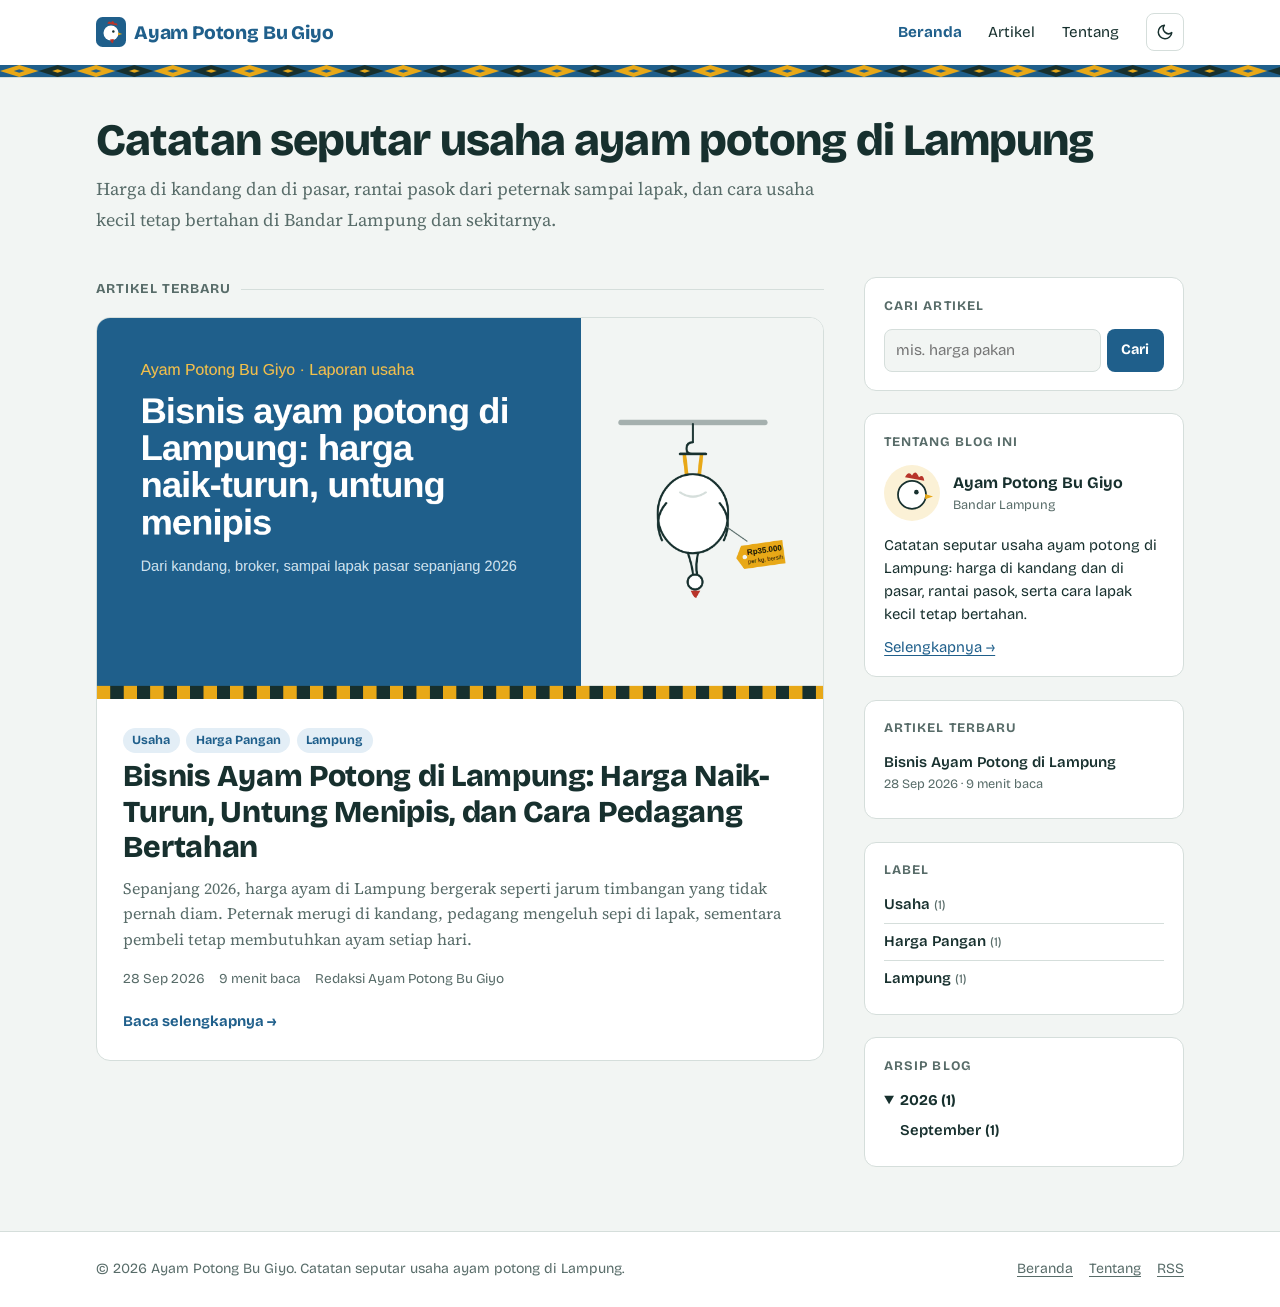
==== index.html @ 0a58a1f2 "Ubah artikel menjadi situs blog siap GitHub Pages Beranda dengan daftar artikel, pencarian, label, a" ====
<!DOCTYPE html>
<html lang="id">
<head>
<meta charset="utf-8">
<meta name="viewport" content="width=device-width, initial-scale=1, viewport-fit=cover">
<title>Ayam Potong Bu Giyo — Catatan seputar usaha ayam potong di Lampung</title>
<meta name="description" content="Ayam Potong Bu Giyo: catatan seputar usaha ayam potong di lampung — harga ayam hidup dan potong, pakan, rantai pasok, dan tips usaha untuk pedagang kecil.">
<link rel="canonical" href="https://aqzalfauzan.github.io/ayampotong.bugiyo.github/">
<meta property="og:site_name" content="Ayam Potong Bu Giyo">
<meta property="og:locale" content="id_ID">
<meta property="og:type" content="website">
<meta property="og:title" content="Ayam Potong Bu Giyo — Catatan seputar usaha ayam potong di Lampung">
<meta property="og:description" content="Ayam Potong Bu Giyo: catatan seputar usaha ayam potong di lampung — harga ayam hidup dan potong, pakan, rantai pasok, dan tips usaha untuk pedagang kecil.">
<meta property="og:url" content="https://aqzalfauzan.github.io/ayampotong.bugiyo.github/">
<meta property="og:image" content="https://aqzalfauzan.github.io/ayampotong.bugiyo.github/assets/img/cover-bisnis-ayam-potong-lampung.png">
<meta property="og:image:width" content="1200">
<meta property="og:image:height" content="630">
<meta name="twitter:card" content="summary_large_image">
<meta name="theme-color" content="#1F5F8B">
<link rel="icon" href="assets/img/favicon.svg" type="image/svg+xml">
<link rel="alternate" type="application/rss+xml" title="Ayam Potong Bu Giyo" href="feed.xml">
<link rel="preconnect" href="https://fonts.googleapis.com">
<link rel="preconnect" href="https://fonts.gstatic.com" crossorigin>
<link href="https://fonts.googleapis.com/css2?family=Bricolage+Grotesque:opsz,wght@12..96,500;12..96,700;12..96,800&family=Source+Serif+4:ital,opsz,wght@0,8..60,400;0,8..60,600;1,8..60,400&display=swap" rel="stylesheet">
<link rel="stylesheet" href="assets/css/blog.css">
<script>try{var t=localStorage.getItem('apbg-theme');if(t==='light'||t==='dark')document.documentElement.setAttribute('data-theme',t)}catch(e){}</script>
</head>
<body>
<a class="skip" href="#isi">Langsung ke isi</a>
<header class="mast">
  <div class="mast-inner">
    <a class="brand" href="./"><svg class="brand-mark" viewBox="0 0 64 64" aria-hidden="true"><rect width="64" height="64" rx="14" fill="var(--tarp)"/><path d="M24 14q4-8 8-2q4-8 8 2q5-4 6 4" fill="var(--comb)"/><circle cx="32" cy="34" r="16" fill="#fff"/><circle cx="37" cy="31" r="2.6" fill="#17302E"/><path d="M47 33l9 3-9 3z" fill="var(--yolk)"/><path d="M30 48q2 8 6 8q2-6 2-9" fill="var(--comb)"/></svg><span class="brand-text">Ayam Potong <span>Bu Giyo</span></span></a>
    <nav class="nav" id="site-nav" aria-label="Menu utama">
      <a href="./" aria-current="page">Beranda</a>
      <a href="index.html#artikel">Artikel</a>
      <a href="tentang.html">Tentang</a>
    </nav>
    <button class="icon-btn" type="button" data-theme-toggle aria-label="Ganti tema"><svg viewBox="0 0 24 24" fill="none" stroke="currentColor" stroke-width="2" stroke-linecap="round" stroke-linejoin="round" aria-hidden="true"><path d="M21 12.8A9 9 0 1 1 11.2 3a7 7 0 0 0 9.8 9.8z"/></svg></button>
    <button class="icon-btn menu-btn" type="button" data-menu-toggle aria-controls="site-nav" aria-expanded="false" aria-label="Buka menu"><svg viewBox="0 0 24 24" fill="none" stroke="currentColor" stroke-width="2" stroke-linecap="round" aria-hidden="true"><path d="M4 7h16M4 12h16M4 17h16"/></svg></button>
  </div>
  <svg class="tapis" viewBox="0 0 400 12" preserveAspectRatio="none" aria-hidden="true">
    <defs>
      <pattern id="tp" width="24" height="12" patternUnits="userSpaceOnUse">
        <rect width="24" height="12" fill="var(--tarp)"/>
        <path d="M0 6 L6 0 L12 6 L6 12 Z" fill="var(--yolk)"/>
        <path d="M12 6 L18 0 L24 6 L18 12 Z" fill="var(--ink)"/>
        <path d="M4.3 6 L6 4.3 L7.7 6 L6 7.7 Z" fill="var(--tarp)"/>
        <path d="M16.3 6 L18 4.3 L19.7 6 L18 7.7 Z" fill="var(--yolk)"/>
      </pattern>
    </defs>
    <rect width="400" height="12" fill="url(#tp)"/>
  </svg>
</header>

<main id="isi" class="wrap">
  <div class="page-head">
    <h1>Catatan seputar usaha ayam potong di Lampung</h1>
    <p>Harga di kandang dan di pasar, rantai pasok dari peternak sampai lapak, dan cara usaha kecil tetap bertahan di Bandar Lampung dan sekitarnya.</p>
  </div>

  <div class="layout">
    <div>
      <p class="filter-note" data-filter-note hidden><span></span><button type="button" data-clear>Tampilkan semua</button></p>

      <h2 class="section-title" id="artikel">Artikel terbaru</h2>
      <div class="post-list" data-post-list>
        <article class="featured" data-post data-labels="Usaha,Harga Pangan,Lampung">
          <a class="thumb" href="artikel/bisnis-ayam-potong-lampung-2026.html" tabindex="-1" aria-hidden="true"><img src="assets/img/cover-bisnis-ayam-potong-lampung.png" alt="" width="1200" height="630"></a>
          <div class="body">
            <ul class="labels" aria-label="Label"><li><a class="label" href="?label=Usaha" data-label-link="Usaha">Usaha</a></li><li><a class="label" href="?label=Harga+Pangan" data-label-link="Harga Pangan">Harga Pangan</a></li><li><a class="label" href="?label=Lampung" data-label-link="Lampung">Lampung</a></li></ul>
            <h3 class="post-title"><a href="artikel/bisnis-ayam-potong-lampung-2026.html">Bisnis Ayam Potong di Lampung: Harga Naik-Turun, Untung Menipis, dan Cara Pedagang Bertahan</a></h3>
            <p class="excerpt">Sepanjang 2026, harga ayam di Lampung bergerak seperti jarum timbangan yang tidak pernah diam. Peternak merugi di kandang, pedagang mengeluh sepi di lapak, sementara pembeli tetap membutuhkan ayam setiap hari.</p>
            <p class="meta"><span><time datetime="2026-09-28">28 Sep 2026</time></span><span>9 menit baca</span><span>Redaksi Ayam Potong Bu Giyo</span></p>
            <p style="margin:.9rem 0 0"><a class="read-more" href="artikel/bisnis-ayam-potong-lampung-2026.html">Baca selengkapnya &rarr;</a></p>
          </div>
        </article>
      </div>
      <p class="empty" data-empty hidden>Tidak ada artikel yang cocok. <button type="button" class="label" data-clear>Tampilkan semua artikel</button></p>
    </div>

    <aside class="sidebar" aria-label="Sidebar">
      <section class="widget">
        <h2>Cari artikel</h2>
        <form class="search" role="search" action="index.html" data-search>
          <label class="sr-only" for="q">Kata kunci</label>
          <input id="q" name="q" type="search" placeholder="mis. harga pakan" data-search-input>
          <button type="submit">Cari</button>
        </form>
      </section>
      <section class="widget">
        <h2>Tentang blog ini</h2>
        <div class="profile"><svg viewBox="0 0 64 64" aria-hidden="true"><circle cx="32" cy="32" r="32" fill="var(--yolk-soft)"/><path d="M24 14q4-8 8-2q4-8 8 2q5-4 6 4" fill="var(--comb)"/><circle cx="32" cy="34" r="16" fill="var(--paper)" stroke="var(--ink)" stroke-width="2"/><circle cx="37" cy="31" r="2.6" fill="var(--ink)"/><path d="M47 33l9 3-9 3z" fill="var(--yolk)"/></svg><div><b>Ayam Potong Bu Giyo</b><span class="small">Bandar Lampung</span></div></div>
        <p>Catatan seputar usaha ayam potong di Lampung: harga di kandang dan di pasar, rantai pasok, serta cara lapak kecil tetap bertahan.</p>
        <p><a href="tentang.html">Selengkapnya &rarr;</a></p>
      </section>
      <section class="widget">
        <h2>Artikel terbaru</h2>
        <ul>
          <li><a href="artikel/bisnis-ayam-potong-lampung-2026.html">Bisnis Ayam Potong di Lampung</a><span class="small">28 Sep 2026 &middot; 9 menit baca</span></li>
        </ul>
      </section>
      <section class="widget">
        <h2>Label</h2>
        <ul><li><a href="index.html?label=Usaha" data-label-link="Usaha">Usaha</a> <span class="small" style="display:inline">(1)</span></li><li><a href="index.html?label=Harga+Pangan" data-label-link="Harga Pangan">Harga Pangan</a> <span class="small" style="display:inline">(1)</span></li><li><a href="index.html?label=Lampung" data-label-link="Lampung">Lampung</a> <span class="small" style="display:inline">(1)</span></li></ul>
      </section>
      <section class="widget">
        <h2>Arsip blog</h2>
        <details class="archive" open>
          <summary>2026 (1)</summary>
          <ul><li><a href="index.html#artikel">September (1)</a></li></ul>
        </details>
      </section>
    </aside>
  </div>
</main>

<footer class="site-foot">
  <div class="foot">
    <span>&copy; 2026 Ayam Potong Bu Giyo. Catatan seputar usaha ayam potong di Lampung.</span>
    <nav aria-label="Tautan bawah">
      <a href="./">Beranda</a>
      <a href="tentang.html">Tentang</a>
      <a href="feed.xml">RSS</a>
    </nav>
  </div>
</footer>
<script src="assets/js/blog.js" defer></script>
</body>
</html>
---- assets/css/blog.css ----
/* =========================================================
   Ayam Potong Bu Giyo — gaya bersama untuk seluruh blog
   ========================================================= */
:root{
  --bg:#F2F5F3;
  --paper:#FFFFFF;
  --ink:#17302E;
  --muted:#586C69;
  --line:#D5DEDB;
  --tarp:#1F5F8B;
  --tarp-soft:#E3EEF6;
  --yolk:#E8A817;
  --yolk-soft:#FBF1D6;
  --comb:#B8342A;
  --comb-soft:#F8E4E1;
  --leaf:#2E7A4C;
  --on-accent:#FFFFFF;
  --display:"Bricolage Grotesque", "Segoe UI", system-ui, sans-serif;
  --body:"Source Serif 4", Georgia, "Times New Roman", serif;
  --wrap:1120px;
  box-sizing:border-box;
  color-scheme:light;
}
@media (prefers-color-scheme: dark){
  :root:not([data-theme="light"]){
    --bg:#0F1B1A; --paper:#152524; --ink:#E4EDEB; --muted:#9FB3AF; --line:#2A3E3C;
    --tarp:#6AAEDD; --tarp-soft:#1A3142; --yolk:#F2C04A; --yolk-soft:#3A3117;
    --comb:#F07A6E; --comb-soft:#3D2220; --leaf:#72C893; --on-accent:#0F1B1A;
    color-scheme:dark;
  }
}
:root[data-theme="dark"]{
  --bg:#0F1B1A; --paper:#152524; --ink:#E4EDEB; --muted:#9FB3AF; --line:#2A3E3C;
  --tarp:#6AAEDD; --tarp-soft:#1A3142; --yolk:#F2C04A; --yolk-soft:#3A3117;
  --comb:#F07A6E; --comb-soft:#3D2220; --leaf:#72C893; --on-accent:#0F1B1A;
  color-scheme:dark;
}
*,*::before,*::after{box-sizing:inherit}
html{-webkit-text-size-adjust:100%;scroll-behavior:smooth}
@media (prefers-reduced-motion:reduce){html{scroll-behavior:auto}}
body{margin:0;background:var(--bg);color:var(--ink);font-family:var(--body);font-size:1.125rem;line-height:1.72;font-optical-sizing:auto;overflow-x:hidden}
img,svg{max-width:100%}
img{height:auto;display:block}
a{color:var(--tarp);text-underline-offset:3px}
a:focus-visible,button:focus-visible,input:focus-visible{outline:3px solid var(--yolk);outline-offset:3px;border-radius:2px}
.sr-only{position:absolute;width:1px;height:1px;padding:0;margin:-1px;overflow:hidden;clip:rect(0,0,0,0);white-space:nowrap;border:0}
.skip{position:absolute;left:1rem;top:-3rem;background:var(--yolk);color:#1C1606;padding:.5rem .9rem;font-family:var(--display);font-weight:700;z-index:10;border-radius:4px}
.skip:focus{top:.6rem}

/* ---------- header / masthead ---------- */
.mast{background:var(--paper);border-bottom:1px solid var(--line);position:sticky;top:0;z-index:5}
.mast-inner{max-width:var(--wrap);margin:0 auto;padding:.8rem 1rem;display:flex;align-items:center;gap:1rem}
.brand{font-family:var(--display);font-weight:800;font-size:1.2rem;letter-spacing:-.01em;color:var(--ink);text-decoration:none;display:flex;align-items:center;gap:.5rem;margin-right:auto;white-space:nowrap}
.brand span{color:var(--tarp)}
.brand-mark{width:30px;height:30px;flex:none}
.nav{display:flex;gap:.25rem;font-family:var(--display);font-size:.95rem}
.nav a{color:var(--ink);text-decoration:none;padding:.4rem .7rem;border-radius:6px}
.nav a:hover{background:var(--bg)}
.nav a[aria-current="page"]{color:var(--tarp);font-weight:700}
.icon-btn{appearance:none;border:1px solid var(--line);background:var(--paper);color:var(--ink);width:38px;height:38px;border-radius:8px;display:grid;place-items:center;cursor:pointer;flex:none}
.icon-btn:hover{background:var(--bg)}
.icon-btn svg{width:18px;height:18px}
.menu-btn{display:none}
.tapis{display:block;width:100%;height:12px}

/* ---------- layout ---------- */
.wrap{max-width:var(--wrap);margin:0 auto;padding:0 1rem}
.layout{display:grid;grid-template-columns:minmax(0,1fr) 320px;gap:2.5rem;padding:2.2rem 0 4rem}
.page-head{padding:2.4rem 0 .4rem}
.page-head h1{font-family:var(--display);font-weight:800;font-size:clamp(1.9rem,4.2vw,2.8rem);line-height:1.08;letter-spacing:-.02em;margin:0 0 .6rem}
.page-head p{color:var(--muted);margin:0;max-width:40em}
.section-title{font-family:var(--display);font-weight:700;font-size:.85rem;letter-spacing:.08em;text-transform:uppercase;color:var(--muted);margin:0 0 1rem;display:flex;align-items:center;gap:.6rem}
.section-title::after{content:"";flex:1;height:1px;background:var(--line)}

/* ---------- post cards (beranda) ---------- */
.featured{display:grid;grid-template-columns:1fr;gap:0;background:var(--paper);border:1px solid var(--line);border-radius:14px;overflow:hidden;margin-bottom:2rem}
.featured .thumb{aspect-ratio:1200/630;background:var(--tarp-soft)}
.featured .thumb img{width:100%;height:100%;object-fit:cover}
.featured .body{padding:1.5rem 1.6rem}
.post-list{display:grid;gap:1.2rem}
.card{display:grid;grid-template-columns:240px minmax(0,1fr);gap:1.2rem;background:var(--paper);border:1px solid var(--line);border-radius:12px;padding:1rem}
.card .thumb{border-radius:8px;overflow:hidden;aspect-ratio:1200/630;background:var(--tarp-soft)}
.card .thumb img{width:100%;height:100%;object-fit:cover}
.post-title{font-family:var(--display);font-weight:800;font-size:1.35rem;line-height:1.18;letter-spacing:-.01em;margin:.3rem 0 .6rem}
.featured .post-title{font-size:clamp(1.4rem,2.6vw,1.9rem)}
.post-title a{color:var(--ink);text-decoration:none}
.post-title a:hover{color:var(--tarp);text-decoration:underline}
.excerpt{font-size:1rem;line-height:1.6;color:var(--muted);margin:0 0 .9rem}
.meta{font-family:var(--display);font-size:.85rem;color:var(--muted);display:flex;flex-wrap:wrap;gap:.3rem .9rem;margin:0}
.meta span{display:inline-flex;align-items:center;gap:.3rem}
.labels{display:flex;flex-wrap:wrap;gap:.4rem;margin:0;padding:0;list-style:none}
.label{display:inline-block;font-family:var(--display);font-size:.78rem;font-weight:700;padding:.2rem .6rem;border-radius:999px;background:var(--tarp-soft);color:var(--tarp);text-decoration:none;line-height:1.5;border:0;cursor:pointer}
.label:hover,.label.on{background:var(--tarp);color:var(--on-accent)}
.read-more{font-family:var(--display);font-weight:700;font-size:.92rem;text-decoration:none}
.read-more:hover{text-decoration:underline}
.empty{font-family:var(--display);color:var(--muted);background:var(--paper);border:1px dashed var(--line);border-radius:12px;padding:1.4rem;text-align:center}
.filter-note{font-family:var(--display);font-size:.9rem;color:var(--muted);margin:0 0 1rem}
.filter-note button{appearance:none;border:0;background:none;color:var(--tarp);font:inherit;text-decoration:underline;cursor:pointer;padding:0}

/* ---------- sidebar widgets ---------- */
.sidebar{display:grid;gap:1.4rem;align-content:start}
.widget{background:var(--paper);border:1px solid var(--line);border-radius:12px;padding:1.1rem 1.2rem;font-family:var(--display);font-size:.93rem;line-height:1.55}
.widget h2{font-family:var(--display);font-weight:700;font-size:.82rem;letter-spacing:.08em;text-transform:uppercase;color:var(--muted);margin:0 0 .8rem}
.widget p{margin:0 0 .6rem}
.widget p:last-child{margin-bottom:0}
.widget ul{list-style:none;margin:0;padding:0}
.widget li{padding:.4rem 0;border-top:1px solid var(--line)}
.widget li:first-child{border-top:0;padding-top:0}
.widget li a{color:var(--ink);text-decoration:none;font-weight:600}
.widget li a:hover{color:var(--tarp);text-decoration:underline}
.widget .small{font-size:.8rem;color:var(--muted);display:block}
.profile{display:flex;gap:.8rem;align-items:center;margin-bottom:.8rem}
.profile svg{width:56px;height:56px;flex:none}
.profile b{display:block;font-size:1rem}
.search{display:flex;gap:.4rem}
.search input{flex:1;min-width:0;font:inherit;font-size:.95rem;padding:.55rem .7rem;border:1px solid var(--line);border-radius:8px;background:var(--bg);color:var(--ink)}
.search button{appearance:none;font:inherit;font-weight:700;font-size:.9rem;border:0;border-radius:8px;padding:0 .9rem;background:var(--tarp);color:var(--on-accent);cursor:pointer}
details.archive summary{cursor:pointer;font-weight:700}
details.archive ul{margin:.4rem 0 0 1rem}

/* ---------- article page ---------- */
.crumbs{font-family:var(--display);font-size:.85rem;color:var(--muted);max-width:var(--wrap);margin:0 auto;padding:1.2rem 1rem 0}
.crumbs a{color:var(--muted)}
.crumbs ol{list-style:none;margin:0;padding:0;display:flex;flex-wrap:wrap;gap:.3rem}
.crumbs li+li::before{content:"›";margin-right:.3rem}
.hero{max-width:var(--wrap);margin:0 auto;padding:2rem 1rem 2rem;display:grid;grid-template-columns:minmax(0,1.5fr) minmax(0,1fr);gap:2.5rem;align-items:center}
.kicker{font-family:var(--display);font-weight:500;font-size:.95rem;color:var(--tarp);margin:0 0 .8rem}
.hero h1{font-family:var(--display);font-weight:800;font-size:clamp(2.1rem,5.2vw,3.6rem);line-height:1.04;letter-spacing:-.025em;margin:0 0 1.2rem}
.dek{font-size:1.2rem;line-height:1.6;color:var(--muted);margin:0 0 1.4rem;max-width:36em}
.byline{font-family:var(--display);font-size:.9rem;color:var(--muted);margin:0 0 .9rem;display:flex;flex-wrap:wrap;gap:.3rem 1rem}
.byline b{color:var(--ink)}
.hero-art{justify-self:center;width:100%;max-width:340px}

article.post{max-width:var(--wrap);margin:0 auto;padding:0 1rem 2rem}
.col{max-width:40rem;margin:0 auto}
.col p{margin:0 0 1.25em}
.col p.lead::first-letter{font-family:var(--display);font-weight:800;float:left;font-size:4.1em;line-height:.82;padding:.08em .1em 0 0;color:var(--tarp)}
article.post h2{font-family:var(--display);font-weight:700;font-size:clamp(1.55rem,3vw,2rem);line-height:1.15;letter-spacing:-.015em;margin:3rem 0 1rem;scroll-margin-top:5rem}
article.post h3{font-family:var(--display);font-weight:700;font-size:1.2rem;line-height:1.3;margin:2rem 0 .5rem}
strong{font-weight:600}
.pull{font-family:var(--display);font-weight:700;font-size:clamp(1.35rem,2.6vw,1.7rem);line-height:1.3;letter-spacing:-.01em;border-left:6px solid var(--yolk);padding:.2rem 0 .2rem 1.1rem;margin:2.2rem 0}

/* daftar isi */
.toc{background:var(--paper);border:1px solid var(--line);border-radius:12px;padding:1rem 1.2rem;margin:0 0 2rem;font-family:var(--display);font-size:.95rem}
.toc summary{cursor:pointer;font-weight:700}
.toc ol{margin:.6rem 0 0;padding-left:1.3rem;line-height:1.7}
.toc a{color:var(--ink)}
.toc a:hover{color:var(--tarp)}

/* figures */
figure{margin:2.4rem auto;max-width:52rem;background:var(--paper);border:1px solid var(--line);border-radius:14px;padding:1.4rem 1.4rem 1.1rem}
figure h4{font-family:var(--display);font-weight:700;font-size:1.08rem;margin:0 0 .3rem;line-height:1.3}
figure .sub{font-family:var(--display);font-size:.88rem;color:var(--muted);margin:0 0 1.1rem}
figcaption{font-family:var(--display);font-size:.82rem;color:var(--muted);margin-top:1rem;line-height:1.5;border-top:1px dashed var(--line);padding-top:.7rem}
.scroll{overflow-x:auto;-webkit-overflow-scrolling:touch}
.scroll svg{min-width:620px;display:block}
.chart text{font-family:var(--display)}

/* timeline */
.tl{list-style:none;margin:0;padding:0;position:relative}
.tl::before{content:"";position:absolute;left:4.6rem;top:.3rem;bottom:.3rem;width:2px;background:var(--line)}
.tl li{display:grid;grid-template-columns:4rem 1.2rem 1fr;gap:.6rem;align-items:start;padding:.55rem 0}
.tl .m{font-family:var(--display);font-weight:700;font-size:.92rem;text-align:right;padding-top:.15rem}
.tl .dot{width:1.2rem;height:1.2rem;border-radius:50%;margin-top:.2rem;display:grid;place-items:center;font-size:.7rem;color:var(--on-accent);position:relative;z-index:1}
.tl li.up .dot{background:var(--leaf)}
.tl li.down .dot{background:var(--comb)}
.tl .t{font-family:var(--display);font-size:.95rem;line-height:1.45}
.tl .t b{display:block;font-weight:700}
.tl .t span{color:var(--muted);font-size:.86rem}

/* price chain */
.chain{display:grid;grid-template-columns:repeat(4,minmax(0,1fr));gap:.9rem;position:relative}
.step{background:var(--bg);border-radius:10px;padding:1rem .9rem 1rem;position:relative;font-family:var(--display)}
.step .who{font-weight:700;font-size:1rem;margin:0 0 .5rem}
.step .what{font-size:.84rem;color:var(--muted);margin:0 0 .75rem;line-height:1.45}
.tag{display:inline-block;font-weight:700;font-size:.9rem;padding:.25rem .65rem .25rem .9rem;background:var(--yolk);color:#1C1606;border-radius:3px 6px 6px 3px;position:relative;line-height:1.3;margin:.15rem 0}
.tag::before{content:"";position:absolute;left:.3rem;top:50%;width:.3rem;height:.3rem;border-radius:50%;background:var(--bg);transform:translateY(-50%)}
.tag.alt{background:var(--tarp-soft);color:var(--ink)}
.step:not(:last-child)::after{content:"";position:absolute;right:-.72rem;top:1.25rem;width:.55rem;height:.55rem;border-top:2px solid var(--muted);border-right:2px solid var(--muted);transform:rotate(45deg)}

/* shrink calc */
.calc{display:grid;grid-template-columns:repeat(3,minmax(0,1fr));gap:.8rem;margin-top:1.1rem;font-family:var(--display)}
.calc div{background:var(--bg);border-radius:10px;padding:.8rem .9rem}
.calc .n{font-weight:800;font-size:1.35rem;letter-spacing:-.01em;display:block;line-height:1.2}
.calc .l{font-size:.82rem;color:var(--muted);line-height:1.4;display:block;margin-top:.2rem}
.calc .warn .n{color:var(--comb)}

/* sources */
.sources{margin-top:3.5rem;padding-top:1.5rem;border-top:2px solid var(--ink)}
.sources h2{margin-top:0 !important;font-size:1.25rem !important}
.sources ol{font-family:var(--display);font-size:.9rem;line-height:1.55;padding-left:1.3rem;color:var(--muted)}
.sources li{margin-bottom:.45rem}

/* post footer: label, share, author, related */
.post-foot{max-width:40rem;margin:0 auto;padding:0 1rem 4rem;display:grid;gap:1.6rem;font-family:var(--display)}
.post-foot .row{display:flex;flex-wrap:wrap;align-items:center;gap:.6rem}
.post-foot .row > b{font-size:.9rem;margin-right:.2rem}
.share{display:flex;flex-wrap:wrap;gap:.5rem}
.share a,.share button{appearance:none;display:inline-flex;align-items:center;gap:.4rem;font:inherit;font-size:.88rem;font-weight:700;padding:.45rem .8rem;border-radius:8px;border:1px solid var(--line);background:var(--paper);color:var(--ink);text-decoration:none;cursor:pointer}
.share a:hover,.share button:hover{border-color:var(--tarp);color:var(--tarp)}
.share svg{width:16px;height:16px}
.author-box{display:flex;gap:1rem;align-items:flex-start;background:var(--paper);border:1px solid var(--line);border-radius:12px;padding:1.1rem 1.2rem}
.author-box svg{width:64px;height:64px;flex:none}
.author-box b{font-size:1.05rem}
.author-box p{margin:.3rem 0 0;font-size:.93rem;line-height:1.55;color:var(--muted)}
.post-nav{display:grid;grid-template-columns:1fr 1fr;gap:.8rem}
.post-nav a,.post-nav span{display:block;background:var(--paper);border:1px solid var(--line);border-radius:10px;padding:.8rem 1rem;font-size:.9rem;text-decoration:none;color:var(--muted)}
.post-nav a b{display:block;color:var(--ink)}
.post-nav .next{text-align:right}

/* ---------- static pages ---------- */
.prose{max-width:40rem}
.prose h2{font-family:var(--display);font-weight:700;font-size:1.5rem;line-height:1.2;margin:2.2rem 0 .8rem}
.prose p{margin:0 0 1.2em}
.notfound{text-align:center;padding:4rem 1rem 5rem}
.notfound .big{font-family:var(--display);font-weight:800;font-size:clamp(4rem,14vw,8rem);line-height:1;color:var(--tarp);margin:0}
.btn{display:inline-block;font-family:var(--display);font-weight:700;padding:.6rem 1.1rem;border-radius:8px;background:var(--tarp);color:var(--on-accent);text-decoration:none}

/* ---------- footer ---------- */
.site-foot{background:var(--paper);border-top:1px solid var(--line)}
.foot{max-width:var(--wrap);margin:0 auto;padding:1.6rem 1rem;font-family:var(--display);font-size:.88rem;color:var(--muted);display:flex;justify-content:space-between;gap:.6rem 1.2rem;flex-wrap:wrap}
.foot nav{display:flex;gap:1rem;flex-wrap:wrap}
.foot a{color:var(--muted)}

/* ---------- responsive ---------- */
@media (max-width:960px){
  .layout{grid-template-columns:1fr}

}
@media (max-width:820px){
  .hero{grid-template-columns:1fr;padding-top:1.4rem;gap:1.5rem}
  .hero-art{max-width:220px;order:-1;justify-self:start}
  .chain{grid-template-columns:repeat(2,minmax(0,1fr))}
  .step:nth-child(2)::after{display:none}
}
@media (max-width:680px){
  .menu-btn{display:grid}
  .mast-inner{gap:.5rem;position:relative}
  .brand{font-size:1.05rem;gap:.4rem;min-width:0}
  .brand-text{overflow:hidden;text-overflow:ellipsis}
  .nav{display:none;position:absolute;left:0;right:0;top:100%;background:var(--paper);border-bottom:1px solid var(--line);flex-direction:column;padding:.5rem 1rem 1rem}
  .nav.open{display:flex}
  .nav a{padding:.7rem .4rem;border-bottom:1px solid var(--line);border-radius:0}
  .card{grid-template-columns:1fr}
}
@media (max-width:520px){
  body{font-size:1.06rem}
  .featured .body{padding:1.1rem 1.1rem 1.3rem}
  figure{padding:1.1rem 1rem .9rem;border-radius:10px}
  .chain{grid-template-columns:1fr}
  .step::after{display:none}
  .calc{grid-template-columns:1fr}
  .tl::before{left:3.9rem}
  .tl li{grid-template-columns:3.3rem 1.2rem 1fr}
  .post-nav{grid-template-columns:1fr}
  .post-nav .next{text-align:left}
}
@media (prefers-reduced-motion:no-preference){
  .swing{transform-origin:170px 22px;animation:swing 3.2s ease-in-out 1 both}
  @keyframes swing{0%{transform:rotate(7deg)}35%{transform:rotate(-5deg)}65%{transform:rotate(2deg)}100%{transform:rotate(0)}}
}
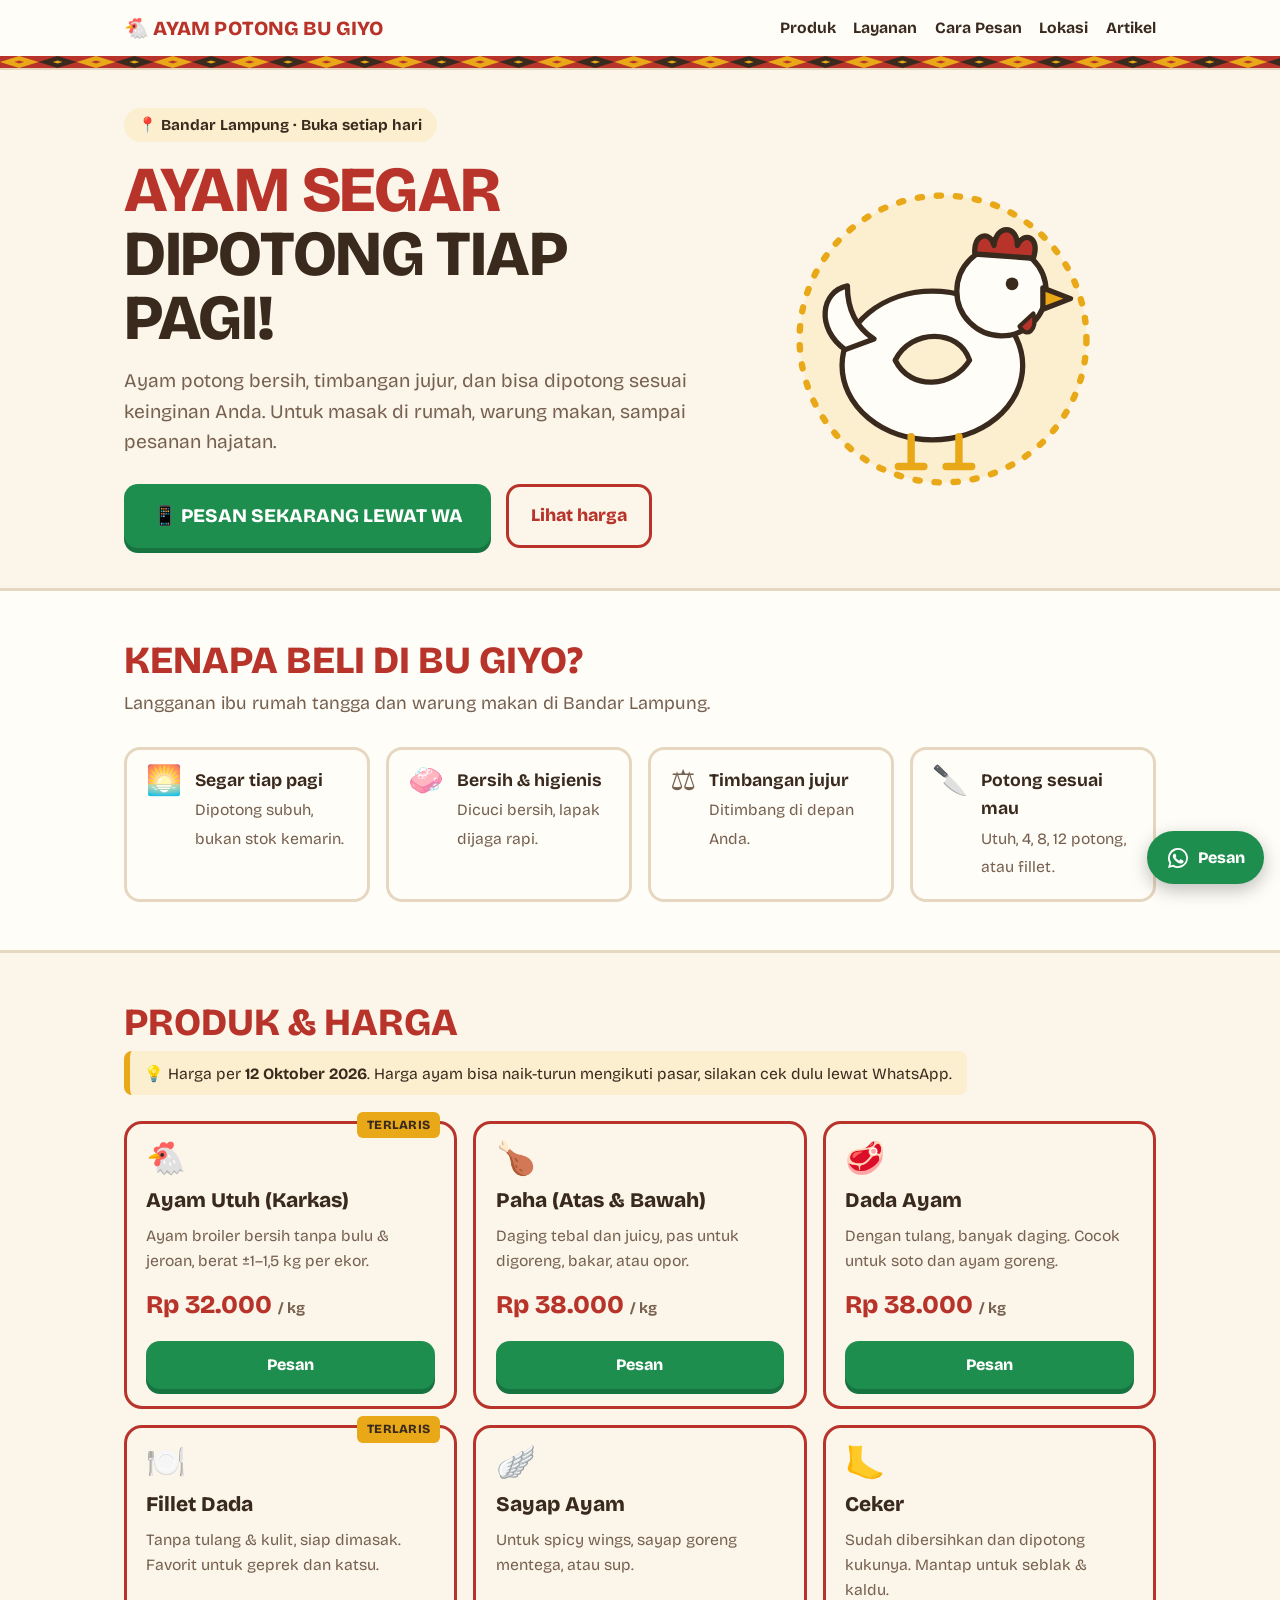
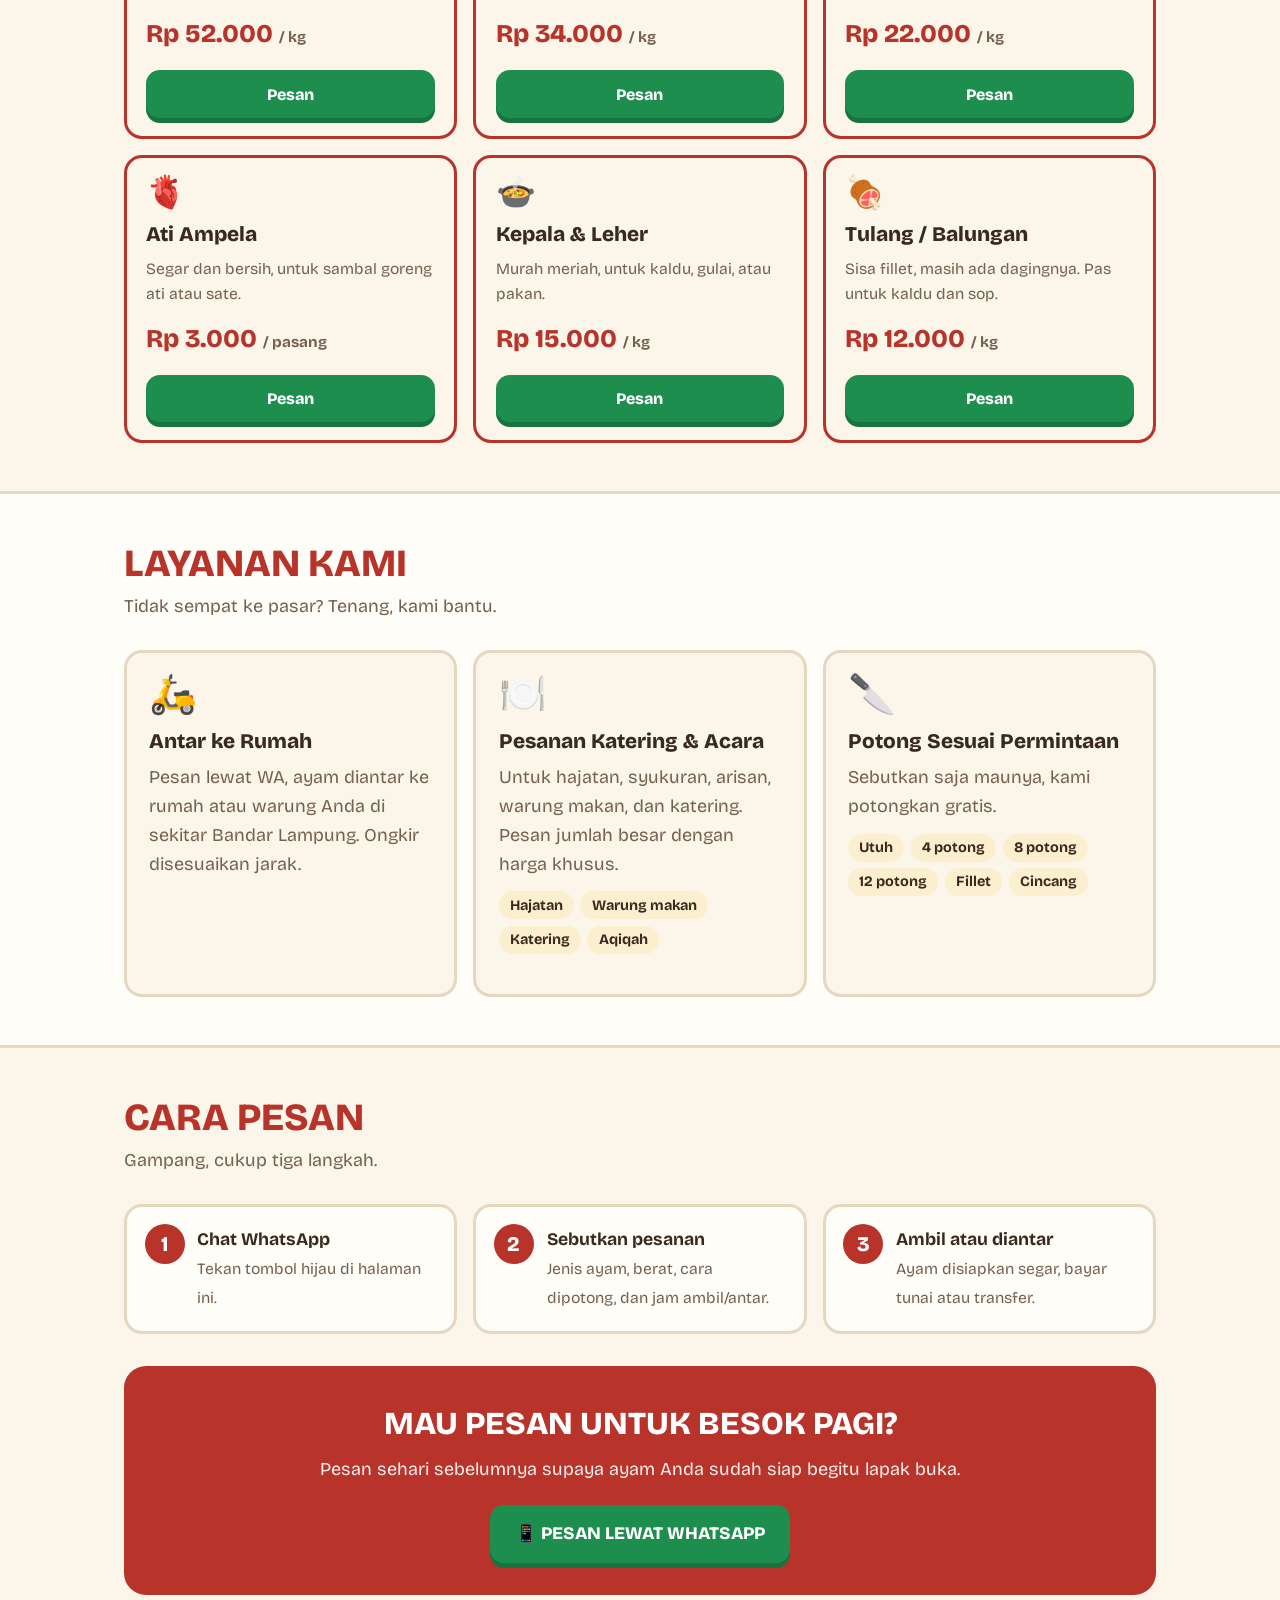
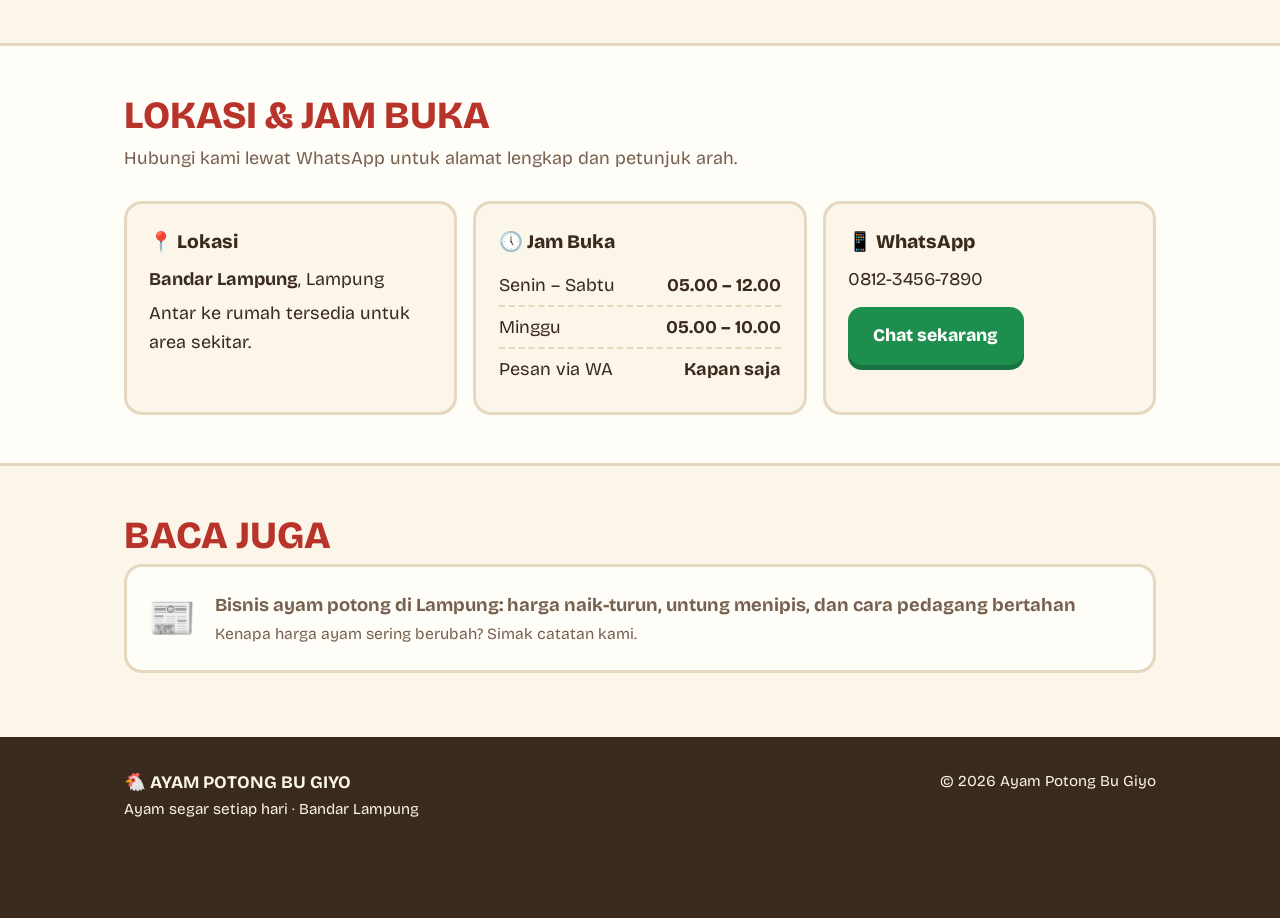
==== commit 2336ef38: "Tambah halaman utama toko Ayam Potong Bu Giyo Beranda untuk pelanggan: produk & harga, layanan (anta" ====
--- a/index.html
+++ b/index.html
@@ -3,127 +3,420 @@
 <head>
 <meta charset="utf-8">
 <meta name="viewport" content="width=device-width, initial-scale=1, viewport-fit=cover">
-<title>Ayam Potong Bu Giyo — Catatan seputar usaha ayam potong di Lampung</title>
-<meta name="description" content="Ayam Potong Bu Giyo: catatan seputar usaha ayam potong di lampung — harga ayam hidup dan potong, pakan, rantai pasok, dan tips usaha untuk pedagang kecil.">
-<link rel="canonical" href="https://aqzalfauzan.github.io/ayampotong.bugiyo.github/">
-<meta property="og:site_name" content="Ayam Potong Bu Giyo">
+<title>Ayam Potong Bu Giyo – Ayam Segar Bandar Lampung</title>
+<meta name="description" content="Ayam potong segar dipotong setiap pagi di Bandar Lampung. Ayam utuh, potongan, fillet, ceker, ati-ampela. Bisa antar ke rumah, pesanan katering, dan potong sesuai permintaan. Pesan lewat WhatsApp.">
+<meta property="og:title" content="Ayam Potong Bu Giyo – Ayam Segar Bandar Lampung">
+<meta property="og:description" content="Ayam segar dipotong tiap pagi. Antar ke rumah, katering, potong sesuai permintaan. Pesan lewat WhatsApp.">
+<meta property="og:type" content="website">
 <meta property="og:locale" content="id_ID">
-<meta property="og:type" content="website">
-<meta property="og:title" content="Ayam Potong Bu Giyo — Catatan seputar usaha ayam potong di Lampung">
-<meta property="og:description" content="Ayam Potong Bu Giyo: catatan seputar usaha ayam potong di lampung — harga ayam hidup dan potong, pakan, rantai pasok, dan tips usaha untuk pedagang kecil.">
-<meta property="og:url" content="https://aqzalfauzan.github.io/ayampotong.bugiyo.github/">
-<meta property="og:image" content="https://aqzalfauzan.github.io/ayampotong.bugiyo.github/assets/img/cover-bisnis-ayam-potong-lampung.png">
-<meta property="og:image:width" content="1200">
-<meta property="og:image:height" content="630">
-<meta name="twitter:card" content="summary_large_image">
-<meta name="theme-color" content="#1F5F8B">
-<link rel="icon" href="assets/img/favicon.svg" type="image/svg+xml">
-<link rel="alternate" type="application/rss+xml" title="Ayam Potong Bu Giyo" href="feed.xml">
+<meta name="theme-color" content="#B8342A">
+<link rel="icon" href="data:image/svg+xml,<svg xmlns='http://www.w3.org/2000/svg' viewBox='0 0 100 100'><text y='.9em' font-size='90'>🐔</text></svg>">
 <link rel="preconnect" href="https://fonts.googleapis.com">
 <link rel="preconnect" href="https://fonts.gstatic.com" crossorigin>
-<link href="https://fonts.googleapis.com/css2?family=Bricolage+Grotesque:opsz,wght@12..96,500;12..96,700;12..96,800&family=Source+Serif+4:ital,opsz,wght@0,8..60,400;0,8..60,600;1,8..60,400&display=swap" rel="stylesheet">
-<link rel="stylesheet" href="assets/css/blog.css">
-<script>try{var t=localStorage.getItem('apbg-theme');if(t==='light'||t==='dark')document.documentElement.setAttribute('data-theme',t)}catch(e){}</script>
+<link href="https://fonts.googleapis.com/css2?family=Bricolage+Grotesque:opsz,wght@12..96,500;12..96,700;12..96,800&display=swap" rel="stylesheet">
+<style>
+:root{
+  --bg:#FBF5EA;
+  --paper:#FFFDF8;
+  --ink:#3A2A1E;
+  --muted:#76604F;
+  --line:#E6D7C0;
+  --comb:#B8342A;
+  --comb-dark:#962A21;
+  --comb-soft:#F8E4E1;
+  --yolk:#E8A817;
+  --yolk-soft:#FBEFCF;
+  --wa:#1E8E4E;
+  --wa-dark:#17733F;
+  --on-accent:#FFFFFF;
+  --display:"Bricolage Grotesque", "Segoe UI", system-ui, sans-serif;
+  box-sizing:border-box;
+}
+@media (prefers-color-scheme: dark){
+  :root:not([data-theme="light"]){
+    --bg:#1E1611; --paper:#2A1F18; --ink:#F4E9DC; --muted:#C2AE9A; --line:#4A3A2E;
+    --comb:#F07A6E; --comb-dark:#F49A90; --comb-soft:#3D2220;
+    --yolk:#F2C04A; --yolk-soft:#3A3117;
+    --wa:#3CC57A; --wa-dark:#5BD490; --on-accent:#1E1611;
+  }
+}
+:root[data-theme="dark"]{
+  --bg:#1E1611; --paper:#2A1F18; --ink:#F4E9DC; --muted:#C2AE9A; --line:#4A3A2E;
+  --comb:#F07A6E; --comb-dark:#F49A90; --comb-soft:#3D2220;
+  --yolk:#F2C04A; --yolk-soft:#3A3117;
+  --wa:#3CC57A; --wa-dark:#5BD490; --on-accent:#1E1611;
+}
+*,*::before,*::after{box-sizing:inherit}
+html{scroll-behavior:smooth;-webkit-text-size-adjust:100%}
+body{margin:0;background:var(--bg);color:var(--ink);font-family:var(--display);font-size:1.125rem;line-height:1.6;padding-bottom:env(safe-area-inset-bottom,0px)}
+a{color:var(--comb)}
+a:focus-visible,.btn:focus-visible{outline:3px solid var(--yolk);outline-offset:3px}
+.wrap{max-width:1080px;margin:0 auto;padding:0 16px}
+@media (min-width:640px){.wrap{padding:0 1.5rem}}
+
+/* header */
+.mast{background:var(--paper);position:sticky;top:0;z-index:10;box-shadow:0 2px 0 var(--line)}
+.mast-inner{display:flex;align-items:center;justify-content:space-between;gap:1rem;padding-top:.75rem;padding-bottom:.75rem;flex-wrap:wrap}
+.brand{font-weight:800;font-size:1.25rem;letter-spacing:.01em;color:var(--comb);text-decoration:none;text-transform:uppercase;white-space:nowrap}
+.nav{display:flex;gap:1.1rem;flex-wrap:wrap}
+.nav a{color:var(--ink);text-decoration:none;font-weight:700;font-size:.98rem}
+.nav a:hover{color:var(--comb)}
+.tapis{display:block;width:100%;height:12px}
+@media (max-width:560px){.nav{display:none}}
+
+/* buttons */
+.btn{display:inline-flex;align-items:center;justify-content:center;gap:.5rem;font-family:var(--display);font-weight:800;text-decoration:none;border-radius:14px;padding:.95rem 1.4rem;font-size:1.1rem;line-height:1.2;border:3px solid transparent;cursor:pointer;text-align:center}
+.btn-wa{background:var(--wa);color:#fff;box-shadow:0 5px 0 var(--wa-dark)}
+.btn-wa:hover{transform:translateY(1px);box-shadow:0 4px 0 var(--wa-dark)}
+.btn-ghost{background:transparent;color:var(--comb);border-color:var(--comb)}
+.btn-ghost:hover{background:var(--comb-soft)}
+:root[data-theme="dark"] .btn-wa{color:#10251A}
+@media (prefers-color-scheme: dark){:root:not([data-theme="light"]) .btn-wa{color:#10251A}}
+
+/* hero */
+.hero{padding:2.5rem 0 2.5rem}
+.hero-grid{display:grid;grid-template-columns:1fr;gap:2rem;align-items:center}
+@media (min-width:820px){.hero-grid{grid-template-columns:1.35fr 1fr}}
+.tag{display:inline-block;background:var(--yolk-soft);color:var(--ink);font-weight:700;font-size:.95rem;border-radius:999px;padding:.3rem .9rem;margin:0 0 1rem}
+h1{font-weight:800;font-size:clamp(2.3rem,7vw,4rem);line-height:1;letter-spacing:-.02em;margin:0 0 1rem;color:var(--comb);text-transform:uppercase}
+h1 span{display:block;color:var(--ink)}
+.lead{font-size:1.2rem;color:var(--muted);margin:0 0 1.6rem;max-width:32em}
+.cta{display:flex;flex-wrap:wrap;gap:.9rem}
+.cta .btn-wa{font-size:1.2rem;padding:1.1rem 1.6rem}
+@media (max-width:480px){.cta .btn{width:100%}}
+.hero-art{justify-self:center;width:100%;max-width:340px}
+
+/* sections */
+section.block{padding:3rem 0}
+section.alt{background:var(--paper);border-top:3px solid var(--line);border-bottom:3px solid var(--line)}
+h2{font-weight:800;font-size:clamp(1.7rem,4.5vw,2.4rem);line-height:1.1;margin:0 0 .5rem;text-transform:uppercase;color:var(--comb)}
+.sec-sub{color:var(--muted);margin:0 0 1.8rem;max-width:40em}
+
+/* keunggulan */
+.perks{list-style:none;margin:0;padding:0;display:grid;grid-template-columns:repeat(auto-fit,minmax(min(100%,220px),1fr));gap:1rem}
+.perks li{background:var(--paper);border:3px solid var(--line);border-radius:16px;padding:1.1rem 1.2rem;display:flex;gap:.8rem;align-items:flex-start}
+.perks .ic{font-size:1.8rem;line-height:1}
+.perks b{display:block;font-size:1.1rem}
+.perks span{color:var(--muted);font-size:.98rem}
+
+/* produk */
+.price-note{display:inline-block;background:var(--yolk-soft);border-left:6px solid var(--yolk);padding:.6rem .9rem;border-radius:8px;font-size:.98rem;margin:0 0 1.6rem}
+.products{list-style:none;margin:0;padding:0;display:grid;grid-template-columns:1fr;gap:1rem}
+@media (min-width:600px){.products{grid-template-columns:repeat(2,1fr)}}
+@media (min-width:900px){.products{grid-template-columns:repeat(3,1fr)}}
+.card{background:var(--bg);border:3px solid var(--comb);border-radius:18px;padding:1.2rem 1.2rem 1.1rem;display:flex;flex-direction:column;gap:.35rem;position:relative}
+.card .emo{font-size:2rem;line-height:1}
+.card h3{margin:.2rem 0 0;font-size:1.3rem;font-weight:800}
+.card p{margin:0;color:var(--muted);font-size:.98rem;flex:1}
+.price{font-weight:800;font-size:1.6rem;color:var(--comb);margin:.4rem 0 .6rem}
+.price small{font-size:.95rem;color:var(--muted);font-weight:700}
+.card .btn{padding:.7rem 1rem;font-size:1rem;width:100%}
+.card.best::after{content:"TERLARIS";position:absolute;top:-12px;right:14px;background:var(--yolk);color:#3A2A1E;font-weight:800;font-size:.78rem;padding:.2rem .6rem;border-radius:6px;letter-spacing:.04em}
+
+/* layanan */
+.services{display:grid;grid-template-columns:repeat(auto-fit,minmax(min(100%,260px),1fr));gap:1rem}
+.svc{background:var(--bg);border:3px solid var(--line);border-radius:18px;padding:1.4rem}
+.svc .emo{font-size:2.4rem;line-height:1}
+.svc h3{margin:.6rem 0 .3rem;font-size:1.3rem;font-weight:800}
+.svc p{margin:0;color:var(--muted)}
+.chips{display:flex;flex-wrap:wrap;gap:.4rem;margin-top:.8rem;padding:0;list-style:none}
+.chips li{background:var(--yolk-soft);border-radius:999px;padding:.15rem .7rem;font-size:.9rem;font-weight:700}
+
+/* cara pesan */
+.steps{list-style:none;margin:0 0 2rem;padding:0;display:grid;grid-template-columns:repeat(auto-fit,minmax(min(100%,230px),1fr));gap:1rem;counter-reset:s}
+.steps li{counter-increment:s;background:var(--paper);border:3px solid var(--line);border-radius:18px;padding:1.2rem 1.2rem 1.2rem 4.4rem;position:relative;min-height:5rem}
+.steps li::before{content:counter(s);position:absolute;left:1.1rem;top:1.1rem;width:2.5rem;height:2.5rem;border-radius:50%;background:var(--comb);color:var(--on-accent);font-weight:800;font-size:1.3rem;display:grid;place-items:center}
+.steps b{display:block;font-size:1.1rem}
+.steps span{color:var(--muted);font-size:.98rem}
+.big-cta{background:var(--comb);color:var(--on-accent);border-radius:22px;padding:2rem 1.5rem;text-align:center}
+.big-cta h3{margin:0 0 .4rem;font-size:clamp(1.5rem,4vw,2rem);font-weight:800;text-transform:uppercase}
+.big-cta p{margin:0 0 1.3rem;opacity:.92}
+
+/* lokasi */
+.info{display:grid;grid-template-columns:repeat(auto-fit,minmax(min(100%,260px),1fr));gap:1rem}
+.info-box{background:var(--bg);border:3px solid var(--line);border-radius:18px;padding:1.4rem}
+.info-box h3{margin:0 0 .5rem;font-size:1.2rem;font-weight:800}
+.info-box p{margin:0 0 .3rem}
+.hours{margin:0;padding:0;list-style:none}
+.hours li{display:flex;justify-content:space-between;gap:1rem;border-bottom:2px dashed var(--line);padding:.35rem 0}
+.hours li:last-child{border-bottom:0}
+
+/* artikel */
+.read{display:flex;gap:1.2rem;align-items:center;background:var(--paper);border:3px solid var(--line);border-radius:18px;padding:1.3rem;text-decoration:none;color:var(--ink)}
+.read:hover{border-color:var(--comb)}
+.read .emo{font-size:2.4rem}
+.read b{display:block;font-size:1.15rem}
+.read span{color:var(--muted);font-size:.98rem}
+
+footer{background:var(--ink);color:var(--bg);padding:2rem 0 6rem;margin-top:1rem}
+.foot{display:flex;flex-wrap:wrap;justify-content:space-between;gap:.8rem;font-size:.95rem}
+.foot b{font-size:1.1rem;text-transform:uppercase}
+
+/* tombol WA melayang */
+.wa-float{position:fixed;right:16px;bottom:calc(16px + env(safe-area-inset-bottom,0px));z-index:20;background:var(--wa);color:#fff;border-radius:999px;padding:.85rem 1.2rem;font-weight:800;text-decoration:none;box-shadow:0 6px 18px rgba(0,0,0,.25);display:flex;align-items:center;gap:.5rem;font-size:1rem}
+.wa-float svg{width:24px;height:24px;flex:none}
+@media (max-width:380px){.wa-float .lbl{display:none}}
+</style>
 </head>
 <body>
-<a class="skip" href="#isi">Langsung ke isi</a>
+
 <header class="mast">
-  <div class="mast-inner">
-    <a class="brand" href="./"><svg class="brand-mark" viewBox="0 0 64 64" aria-hidden="true"><rect width="64" height="64" rx="14" fill="var(--tarp)"/><path d="M24 14q4-8 8-2q4-8 8 2q5-4 6 4" fill="var(--comb)"/><circle cx="32" cy="34" r="16" fill="#fff"/><circle cx="37" cy="31" r="2.6" fill="#17302E"/><path d="M47 33l9 3-9 3z" fill="var(--yolk)"/><path d="M30 48q2 8 6 8q2-6 2-9" fill="var(--comb)"/></svg><span class="brand-text">Ayam Potong <span>Bu Giyo</span></span></a>
-    <nav class="nav" id="site-nav" aria-label="Menu utama">
-      <a href="./" aria-current="page">Beranda</a>
-      <a href="index.html#artikel">Artikel</a>
-      <a href="tentang.html">Tentang</a>
+  <div class="wrap mast-inner">
+    <a class="brand" href="./">🐔 Ayam Potong Bu Giyo</a>
+    <nav class="nav" aria-label="Menu">
+      <a href="#produk">Produk</a>
+      <a href="#layanan">Layanan</a>
+      <a href="#pesan">Cara Pesan</a>
+      <a href="#lokasi">Lokasi</a>
+      <a href="artikel-ayam-potong-lampung.html">Artikel</a>
     </nav>
-    <button class="icon-btn" type="button" data-theme-toggle aria-label="Ganti tema"><svg viewBox="0 0 24 24" fill="none" stroke="currentColor" stroke-width="2" stroke-linecap="round" stroke-linejoin="round" aria-hidden="true"><path d="M21 12.8A9 9 0 1 1 11.2 3a7 7 0 0 0 9.8 9.8z"/></svg></button>
-    <button class="icon-btn menu-btn" type="button" data-menu-toggle aria-controls="site-nav" aria-expanded="false" aria-label="Buka menu"><svg viewBox="0 0 24 24" fill="none" stroke="currentColor" stroke-width="2" stroke-linecap="round" aria-hidden="true"><path d="M4 7h16M4 12h16M4 17h16"/></svg></button>
   </div>
   <svg class="tapis" viewBox="0 0 400 12" preserveAspectRatio="none" aria-hidden="true">
     <defs>
       <pattern id="tp" width="24" height="12" patternUnits="userSpaceOnUse">
-        <rect width="24" height="12" fill="var(--tarp)"/>
+        <rect width="24" height="12" fill="var(--comb)"/>
         <path d="M0 6 L6 0 L12 6 L6 12 Z" fill="var(--yolk)"/>
         <path d="M12 6 L18 0 L24 6 L18 12 Z" fill="var(--ink)"/>
-        <path d="M4.3 6 L6 4.3 L7.7 6 L6 7.7 Z" fill="var(--tarp)"/>
-        <path d="M16.3 6 L18 4.3 L19.7 6 L18 7.7 Z" fill="var(--yolk)"/>
+        <path d="M4.5 6 L6 4.5 L7.5 6 L6 7.5 Z" fill="var(--comb)"/>
+        <path d="M16.5 6 L18 4.5 L19.5 6 L18 7.5 Z" fill="var(--yolk)"/>
       </pattern>
     </defs>
     <rect width="400" height="12" fill="url(#tp)"/>
   </svg>
 </header>
 
-<main id="isi" class="wrap">
-  <div class="page-head">
-    <h1>Catatan seputar usaha ayam potong di Lampung</h1>
-    <p>Harga di kandang dan di pasar, rantai pasok dari peternak sampai lapak, dan cara usaha kecil tetap bertahan di Bandar Lampung dan sekitarnya.</p>
-  </div>
-
-  <div class="layout">
+<main>
+
+<section class="hero">
+  <div class="wrap hero-grid">
     <div>
-      <p class="filter-note" data-filter-note hidden><span></span><button type="button" data-clear>Tampilkan semua</button></p>
-
-      <h2 class="section-title" id="artikel">Artikel terbaru</h2>
-      <div class="post-list" data-post-list>
-        <article class="featured" data-post data-labels="Usaha,Harga Pangan,Lampung">
-          <a class="thumb" href="artikel/bisnis-ayam-potong-lampung-2026.html" tabindex="-1" aria-hidden="true"><img src="assets/img/cover-bisnis-ayam-potong-lampung.png" alt="" width="1200" height="630"></a>
-          <div class="body">
-            <ul class="labels" aria-label="Label"><li><a class="label" href="?label=Usaha" data-label-link="Usaha">Usaha</a></li><li><a class="label" href="?label=Harga+Pangan" data-label-link="Harga Pangan">Harga Pangan</a></li><li><a class="label" href="?label=Lampung" data-label-link="Lampung">Lampung</a></li></ul>
-            <h3 class="post-title"><a href="artikel/bisnis-ayam-potong-lampung-2026.html">Bisnis Ayam Potong di Lampung: Harga Naik-Turun, Untung Menipis, dan Cara Pedagang Bertahan</a></h3>
-            <p class="excerpt">Sepanjang 2026, harga ayam di Lampung bergerak seperti jarum timbangan yang tidak pernah diam. Peternak merugi di kandang, pedagang mengeluh sepi di lapak, sementara pembeli tetap membutuhkan ayam setiap hari.</p>
-            <p class="meta"><span><time datetime="2026-09-28">28 Sep 2026</time></span><span>9 menit baca</span><span>Redaksi Ayam Potong Bu Giyo</span></p>
-            <p style="margin:.9rem 0 0"><a class="read-more" href="artikel/bisnis-ayam-potong-lampung-2026.html">Baca selengkapnya &rarr;</a></p>
-          </div>
-        </article>
-      </div>
-      <p class="empty" data-empty hidden>Tidak ada artikel yang cocok. <button type="button" class="label" data-clear>Tampilkan semua artikel</button></p>
+      <p class="tag">📍 Bandar Lampung · Buka setiap hari</p>
+      <h1>Ayam segar <span>dipotong tiap pagi!</span></h1>
+      <p class="lead">Ayam potong bersih, timbangan jujur, dan bisa dipotong sesuai keinginan Anda. Untuk masak di rumah, warung makan, sampai pesanan hajatan.</p>
+      <div class="cta">
+        <a class="btn btn-wa" data-wa="Halo Bu Giyo, saya mau pesan ayam potong." href="#">📱 PESAN SEKARANG LEWAT WA</a>
+        <a class="btn btn-ghost" href="#produk">Lihat harga</a>
+      </div>
     </div>
-
-    <aside class="sidebar" aria-label="Sidebar">
-      <section class="widget">
-        <h2>Cari artikel</h2>
-        <form class="search" role="search" action="index.html" data-search>
-          <label class="sr-only" for="q">Kata kunci</label>
-          <input id="q" name="q" type="search" placeholder="mis. harga pakan" data-search-input>
-          <button type="submit">Cari</button>
-        </form>
-      </section>
-      <section class="widget">
-        <h2>Tentang blog ini</h2>
-        <div class="profile"><svg viewBox="0 0 64 64" aria-hidden="true"><circle cx="32" cy="32" r="32" fill="var(--yolk-soft)"/><path d="M24 14q4-8 8-2q4-8 8 2q5-4 6 4" fill="var(--comb)"/><circle cx="32" cy="34" r="16" fill="var(--paper)" stroke="var(--ink)" stroke-width="2"/><circle cx="37" cy="31" r="2.6" fill="var(--ink)"/><path d="M47 33l9 3-9 3z" fill="var(--yolk)"/></svg><div><b>Ayam Potong Bu Giyo</b><span class="small">Bandar Lampung</span></div></div>
-        <p>Catatan seputar usaha ayam potong di Lampung: harga di kandang dan di pasar, rantai pasok, serta cara lapak kecil tetap bertahan.</p>
-        <p><a href="tentang.html">Selengkapnya &rarr;</a></p>
-      </section>
-      <section class="widget">
-        <h2>Artikel terbaru</h2>
-        <ul>
-          <li><a href="artikel/bisnis-ayam-potong-lampung-2026.html">Bisnis Ayam Potong di Lampung</a><span class="small">28 Sep 2026 &middot; 9 menit baca</span></li>
+    <svg class="hero-art" viewBox="0 0 320 300" role="img" aria-label="Gambar ayam">
+      <circle cx="160" cy="160" r="135" fill="var(--yolk-soft)"/>
+      <circle cx="160" cy="160" r="135" fill="none" stroke="var(--yolk)" stroke-width="6" stroke-dasharray="4 14" stroke-linecap="round"/>
+      <!-- badan -->
+      <ellipse cx="150" cy="185" rx="85" ry="70" fill="var(--paper)" stroke="var(--ink)" stroke-width="5"/>
+      <!-- ekor -->
+      <path d="M68 170 C40 150 45 115 70 110 C70 135 80 150 95 160 Z" fill="var(--paper)" stroke="var(--ink)" stroke-width="5" stroke-linejoin="round"/>
+      <!-- sayap -->
+      <path d="M115 180 C130 150 175 150 185 180 C170 205 130 210 115 180 Z" fill="var(--yolk-soft)" stroke="var(--ink)" stroke-width="5" stroke-linejoin="round"/>
+      <!-- kepala -->
+      <circle cx="215" cy="115" r="42" fill="var(--paper)" stroke="var(--ink)" stroke-width="5"/>
+      <!-- jengger -->
+      <path d="M190 80 C188 60 205 58 208 72 C210 52 230 52 230 72 C236 58 252 64 245 84 Z" fill="var(--comb)" stroke="var(--ink)" stroke-width="5" stroke-linejoin="round"/>
+      <!-- paruh -->
+      <path d="M254 112 L280 122 L254 132 Z" fill="var(--yolk)" stroke="var(--ink)" stroke-width="5" stroke-linejoin="round"/>
+      <!-- pial -->
+      <path d="M245 136 C250 152 238 160 232 148 Z" fill="var(--comb)" stroke="var(--ink)" stroke-width="4" stroke-linejoin="round"/>
+      <circle cx="225" cy="108" r="6" fill="var(--ink)"/>
+      <!-- kaki -->
+      <path d="M130 252 L130 280 M118 280 L142 280 M175 252 L175 280 M163 280 L187 280" stroke="var(--yolk)" stroke-width="7" stroke-linecap="round"/>
+    </svg>
+  </div>
+</section>
+
+<section class="block alt" aria-labelledby="h-unggul">
+  <div class="wrap">
+    <h2 id="h-unggul">Kenapa beli di Bu Giyo?</h2>
+    <p class="sec-sub">Langganan ibu rumah tangga dan warung makan di Bandar Lampung.</p>
+    <ul class="perks">
+      <li><span class="ic">🌅</span><div><b>Segar tiap pagi</b><span>Dipotong subuh, bukan stok kemarin.</span></div></li>
+      <li><span class="ic">🧼</span><div><b>Bersih & higienis</b><span>Dicuci bersih, lapak dijaga rapi.</span></div></li>
+      <li><span class="ic">⚖️</span><div><b>Timbangan jujur</b><span>Ditimbang di depan Anda.</span></div></li>
+      <li><span class="ic">🔪</span><div><b>Potong sesuai mau</b><span>Utuh, 4, 8, 12 potong, atau fillet.</span></div></li>
+    </ul>
+  </div>
+</section>
+
+<section class="block" id="produk" aria-labelledby="h-produk">
+  <div class="wrap">
+    <h2 id="h-produk">Produk & Harga</h2>
+    <!-- GANTI HARGA DI SINI. Perbarui juga tanggal di bawah setiap kali harga berubah. -->
+    <p class="price-note">💡 Harga per <b>12 Oktober 2026</b>. Harga ayam bisa naik-turun mengikuti pasar, silakan cek dulu lewat WhatsApp.</p>
+    <ul class="products">
+      <li class="card best">
+        <span class="emo">🐔</span>
+        <h3>Ayam Utuh (Karkas)</h3>
+        <p>Ayam broiler bersih tanpa bulu & jeroan, berat ±1–1,5 kg per ekor.</p>
+        <div class="price">Rp 32.000 <small>/ kg</small></div>
+        <a class="btn btn-wa" data-wa="Halo Bu Giyo, saya mau pesan Ayam Utuh (Karkas). Berat: ... kg, dipotong: ..." href="#">Pesan</a>
+      </li>
+      <li class="card">
+        <span class="emo">🍗</span>
+        <h3>Paha (Atas & Bawah)</h3>
+        <p>Daging tebal dan juicy, pas untuk digoreng, bakar, atau opor.</p>
+        <div class="price">Rp 38.000 <small>/ kg</small></div>
+        <a class="btn btn-wa" data-wa="Halo Bu Giyo, saya mau pesan Paha Ayam. Berat: ... kg" href="#">Pesan</a>
+      </li>
+      <li class="card">
+        <span class="emo">🥩</span>
+        <h3>Dada Ayam</h3>
+        <p>Dengan tulang, banyak daging. Cocok untuk soto dan ayam goreng.</p>
+        <div class="price">Rp 38.000 <small>/ kg</small></div>
+        <a class="btn btn-wa" data-wa="Halo Bu Giyo, saya mau pesan Dada Ayam. Berat: ... kg" href="#">Pesan</a>
+      </li>
+      <li class="card best">
+        <span class="emo">🍽️</span>
+        <h3>Fillet Dada</h3>
+        <p>Tanpa tulang & kulit, siap dimasak. Favorit untuk geprek dan katsu.</p>
+        <div class="price">Rp 52.000 <small>/ kg</small></div>
+        <a class="btn btn-wa" data-wa="Halo Bu Giyo, saya mau pesan Fillet Dada. Berat: ... kg" href="#">Pesan</a>
+      </li>
+      <li class="card">
+        <span class="emo">🪽</span>
+        <h3>Sayap Ayam</h3>
+        <p>Untuk spicy wings, sayap goreng mentega, atau sup.</p>
+        <div class="price">Rp 34.000 <small>/ kg</small></div>
+        <a class="btn btn-wa" data-wa="Halo Bu Giyo, saya mau pesan Sayap Ayam. Berat: ... kg" href="#">Pesan</a>
+      </li>
+      <li class="card">
+        <span class="emo">🦶</span>
+        <h3>Ceker</h3>
+        <p>Sudah dibersihkan dan dipotong kukunya. Mantap untuk seblak & kaldu.</p>
+        <div class="price">Rp 22.000 <small>/ kg</small></div>
+        <a class="btn btn-wa" data-wa="Halo Bu Giyo, saya mau pesan Ceker Ayam. Berat: ... kg" href="#">Pesan</a>
+      </li>
+      <li class="card">
+        <span class="emo">🫀</span>
+        <h3>Ati Ampela</h3>
+        <p>Segar dan bersih, untuk sambal goreng ati atau sate.</p>
+        <div class="price">Rp 3.000 <small>/ pasang</small></div>
+        <a class="btn btn-wa" data-wa="Halo Bu Giyo, saya mau pesan Ati Ampela. Jumlah: ... pasang" href="#">Pesan</a>
+      </li>
+      <li class="card">
+        <span class="emo">🍲</span>
+        <h3>Kepala & Leher</h3>
+        <p>Murah meriah, untuk kaldu, gulai, atau pakan.</p>
+        <div class="price">Rp 15.000 <small>/ kg</small></div>
+        <a class="btn btn-wa" data-wa="Halo Bu Giyo, saya mau pesan Kepala & Leher Ayam. Berat: ... kg" href="#">Pesan</a>
+      </li>
+      <li class="card">
+        <span class="emo">🍖</span>
+        <h3>Tulang / Balungan</h3>
+        <p>Sisa fillet, masih ada dagingnya. Pas untuk kaldu dan sop.</p>
+        <div class="price">Rp 12.000 <small>/ kg</small></div>
+        <a class="btn btn-wa" data-wa="Halo Bu Giyo, saya mau pesan Tulang/Balungan Ayam. Berat: ... kg" href="#">Pesan</a>
+      </li>
+    </ul>
+  </div>
+</section>
+
+<section class="block alt" id="layanan" aria-labelledby="h-layanan">
+  <div class="wrap">
+    <h2 id="h-layanan">Layanan Kami</h2>
+    <p class="sec-sub">Tidak sempat ke pasar? Tenang, kami bantu.</p>
+    <div class="services">
+      <div class="svc">
+        <span class="emo">🛵</span>
+        <h3>Antar ke Rumah</h3>
+        <p>Pesan lewat WA, ayam diantar ke rumah atau warung Anda di sekitar Bandar Lampung. Ongkir disesuaikan jarak.</p>
+      </div>
+      <div class="svc">
+        <span class="emo">🍽️</span>
+        <h3>Pesanan Katering & Acara</h3>
+        <p>Untuk hajatan, syukuran, arisan, warung makan, dan katering. Pesan jumlah besar dengan harga khusus.</p>
+        <ul class="chips"><li>Hajatan</li><li>Warung makan</li><li>Katering</li><li>Aqiqah</li></ul>
+      </div>
+      <div class="svc">
+        <span class="emo">🔪</span>
+        <h3>Potong Sesuai Permintaan</h3>
+        <p>Sebutkan saja maunya, kami potongkan gratis.</p>
+        <ul class="chips"><li>Utuh</li><li>4 potong</li><li>8 potong</li><li>12 potong</li><li>Fillet</li><li>Cincang</li></ul>
+      </div>
+    </div>
+  </div>
+</section>
+
+<section class="block" id="pesan" aria-labelledby="h-pesan">
+  <div class="wrap">
+    <h2 id="h-pesan">Cara Pesan</h2>
+    <p class="sec-sub">Gampang, cukup tiga langkah.</p>
+    <ol class="steps">
+      <li><b>Chat WhatsApp</b><span>Tekan tombol hijau di halaman ini.</span></li>
+      <li><b>Sebutkan pesanan</b><span>Jenis ayam, berat, cara dipotong, dan jam ambil/antar.</span></li>
+      <li><b>Ambil atau diantar</b><span>Ayam disiapkan segar, bayar tunai atau transfer.</span></li>
+    </ol>
+    <div class="big-cta">
+      <h3>Mau pesan untuk besok pagi?</h3>
+      <p>Pesan sehari sebelumnya supaya ayam Anda sudah siap begitu lapak buka.</p>
+      <a class="btn btn-wa" data-wa="Halo Bu Giyo, saya mau pesan ayam untuk besok pagi." href="#">📱 PESAN LEWAT WHATSAPP</a>
+    </div>
+  </div>
+</section>
+
+<section class="block alt" id="lokasi" aria-labelledby="h-lokasi">
+  <div class="wrap">
+    <h2 id="h-lokasi">Lokasi & Jam Buka</h2>
+    <p class="sec-sub">Hubungi kami lewat WhatsApp untuk alamat lengkap dan petunjuk arah.</p>
+    <div class="info">
+      <div class="info-box">
+        <h3>📍 Lokasi</h3>
+        <p><b>Bandar Lampung</b>, Lampung</p>
+        <p>Antar ke rumah tersedia untuk area sekitar.</p>
+      </div>
+      <div class="info-box">
+        <h3>🕔 Jam Buka</h3>
+        <!-- GANTI JAM BUKA DI SINI -->
+        <ul class="hours">
+          <li><span>Senin – Sabtu</span><b>05.00 – 12.00</b></li>
+          <li><span>Minggu</span><b>05.00 – 10.00</b></li>
+          <li><span>Pesan via WA</span><b>Kapan saja</b></li>
         </ul>
-      </section>
-      <section class="widget">
-        <h2>Label</h2>
-        <ul><li><a href="index.html?label=Usaha" data-label-link="Usaha">Usaha</a> <span class="small" style="display:inline">(1)</span></li><li><a href="index.html?label=Harga+Pangan" data-label-link="Harga Pangan">Harga Pangan</a> <span class="small" style="display:inline">(1)</span></li><li><a href="index.html?label=Lampung" data-label-link="Lampung">Lampung</a> <span class="small" style="display:inline">(1)</span></li></ul>
-      </section>
-      <section class="widget">
-        <h2>Arsip blog</h2>
-        <details class="archive" open>
-          <summary>2026 (1)</summary>
-          <ul><li><a href="index.html#artikel">September (1)</a></li></ul>
-        </details>
-      </section>
-    </aside>
-  </div>
+      </div>
+      <div class="info-box">
+        <h3>📱 WhatsApp</h3>
+        <p data-wa-number>0812-3456-7890</p>
+        <p style="margin-top:.8rem"><a class="btn btn-wa" data-wa="Halo Bu Giyo, saya mau tanya-tanya soal ayam potong." href="#">Chat sekarang</a></p>
+      </div>
+    </div>
+  </div>
+</section>
+
+<section class="block" aria-labelledby="h-artikel">
+  <div class="wrap">
+    <h2 id="h-artikel">Baca Juga</h2>
+    <a class="read" href="artikel-ayam-potong-lampung.html">
+      <span class="emo">📰</span>
+      <span><b>Bisnis ayam potong di Lampung: harga naik-turun, untung menipis, dan cara pedagang bertahan</b><span>Kenapa harga ayam sering berubah? Simak catatan kami.</span></span>
+    </a>
+  </div>
+</section>
+
 </main>
 
-<footer class="site-foot">
-  <div class="foot">
-    <span>&copy; 2026 Ayam Potong Bu Giyo. Catatan seputar usaha ayam potong di Lampung.</span>
-    <nav aria-label="Tautan bawah">
-      <a href="./">Beranda</a>
-      <a href="tentang.html">Tentang</a>
-      <a href="feed.xml">RSS</a>
-    </nav>
+<footer>
+  <div class="wrap foot">
+    <div><b>🐔 Ayam Potong Bu Giyo</b><br>Ayam segar setiap hari · Bandar Lampung</div>
+    <div>© 2026 Ayam Potong Bu Giyo</div>
   </div>
 </footer>
-<script src="assets/js/blog.js" defer></script>
+
+<a class="wa-float" data-wa="Halo Bu Giyo, saya mau pesan ayam potong." href="#" aria-label="Pesan lewat WhatsApp">
+  <svg viewBox="0 0 24 24" fill="currentColor" aria-hidden="true"><path d="M12 2a10 10 0 0 0-8.6 15.1L2 22l5-1.3A10 10 0 1 0 12 2Zm0 18.2a8.2 8.2 0 0 1-4.2-1.2l-.3-.2-3 .8.8-2.9-.2-.3A8.2 8.2 0 1 1 12 20.2Zm4.5-6.1c-.2-.1-1.5-.7-1.7-.8-.2-.1-.4-.1-.6.1l-.8 1c-.1.2-.3.2-.5.1a6.7 6.7 0 0 1-3.3-2.9c-.2-.4.2-.4.7-1.3.1-.2 0-.3 0-.4l-.8-1.8c-.2-.5-.4-.4-.6-.4h-.5a1 1 0 0 0-.7.3 3 3 0 0 0-.9 2.2 5.2 5.2 0 0 0 1.1 2.7 11.8 11.8 0 0 0 4.5 4c1.7.7 2.3.8 3.2.6a2.7 2.7 0 0 0 1.8-1.2 2.2 2.2 0 0 0 .1-1.3c0-.1-.2-.2-.4-.3Z"/></svg>
+  <span class="lbl">Pesan</span>
+</a>
+
+<script>
+  // ===== GANTI NOMOR WHATSAPP DI SINI =====
+  // Format internasional tanpa "+" dan tanpa "0" di depan. Contoh: 0812-3456-7890 -> 6281234567890
+  var WA = "6281234567890";
+
+  document.querySelectorAll("[data-wa]").forEach(function (a) {
+    a.href = "https://wa.me/" + WA + "?text=" + encodeURIComponent(a.getAttribute("data-wa"));
+    a.target = "_blank";
+    a.rel = "noopener";
+  });
+  document.querySelectorAll("[data-wa-number]").forEach(function (el) {
+    var local = "0" + WA.replace(/^62/, "");
+    el.textContent = local.replace(/^(\d{4})(\d{4})(\d+)$/, "$1-$2-$3");
+  });
+</script>
 </body>
 </html>
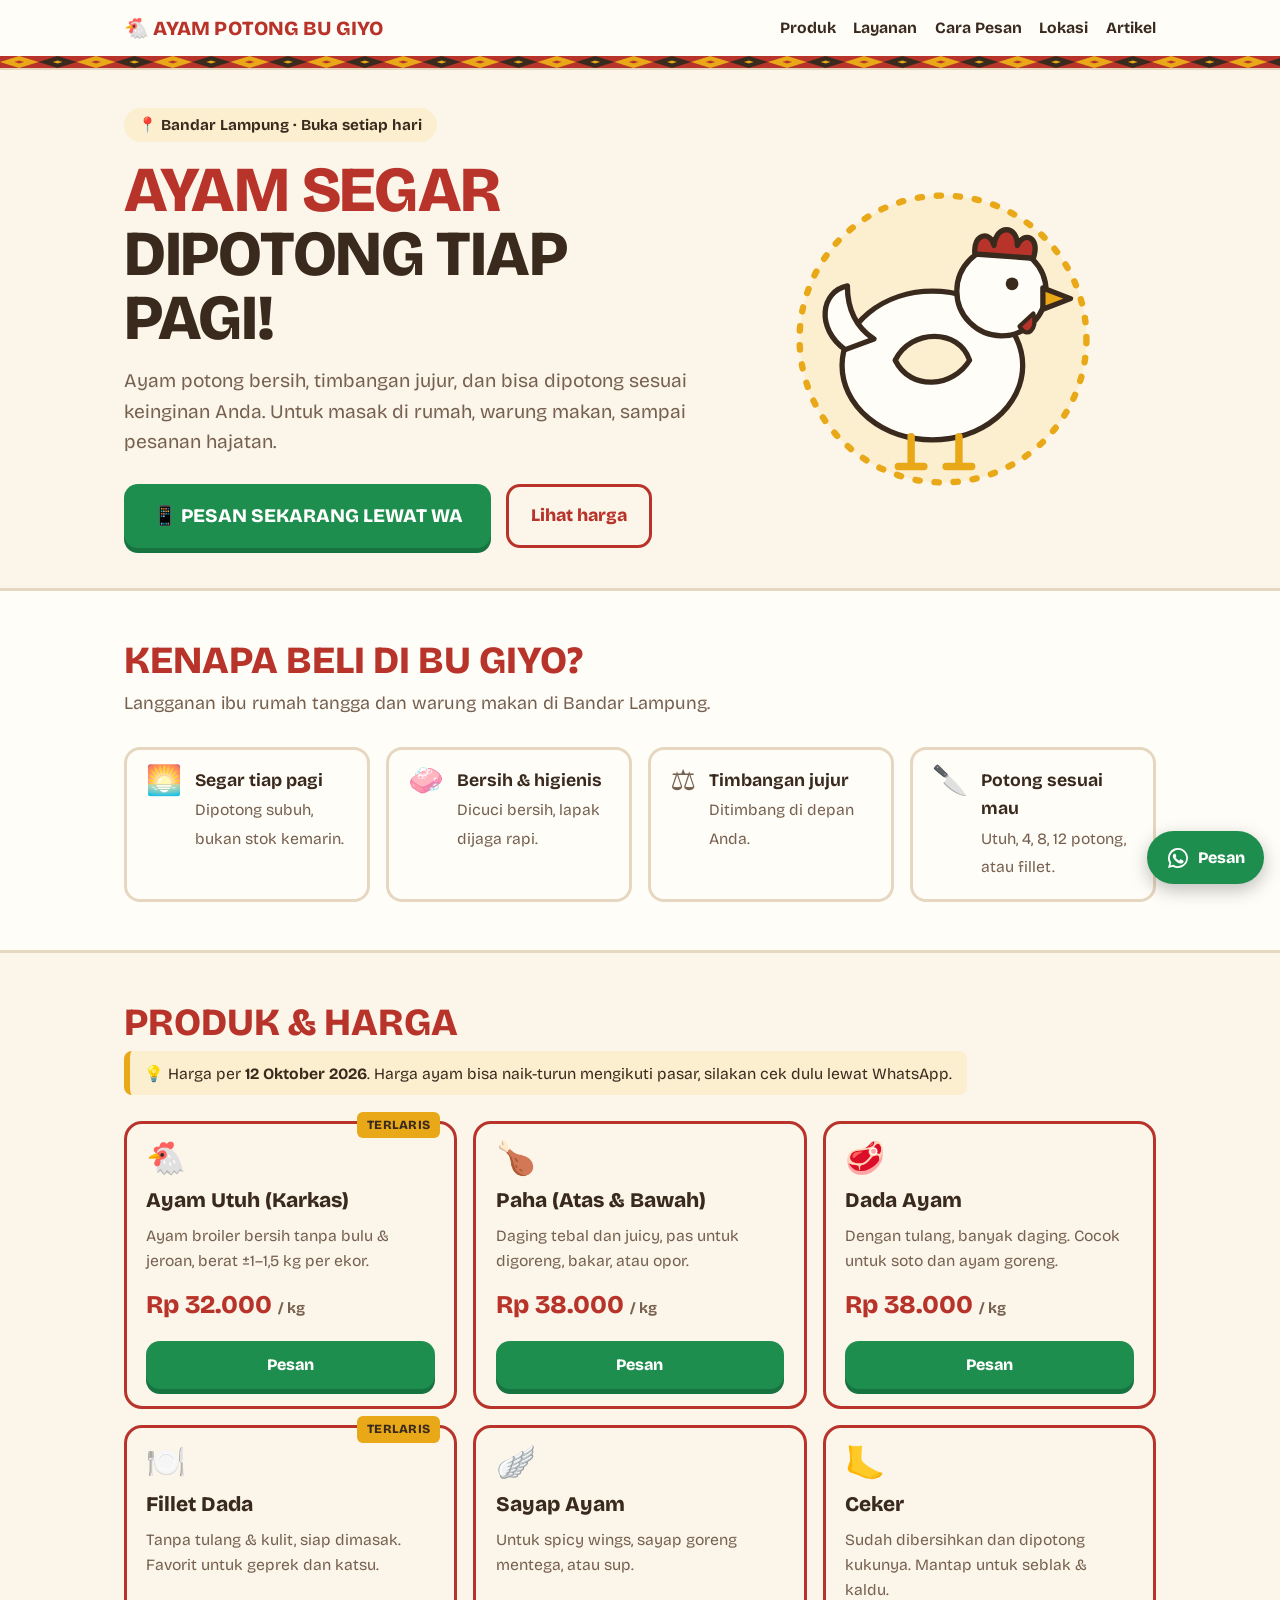
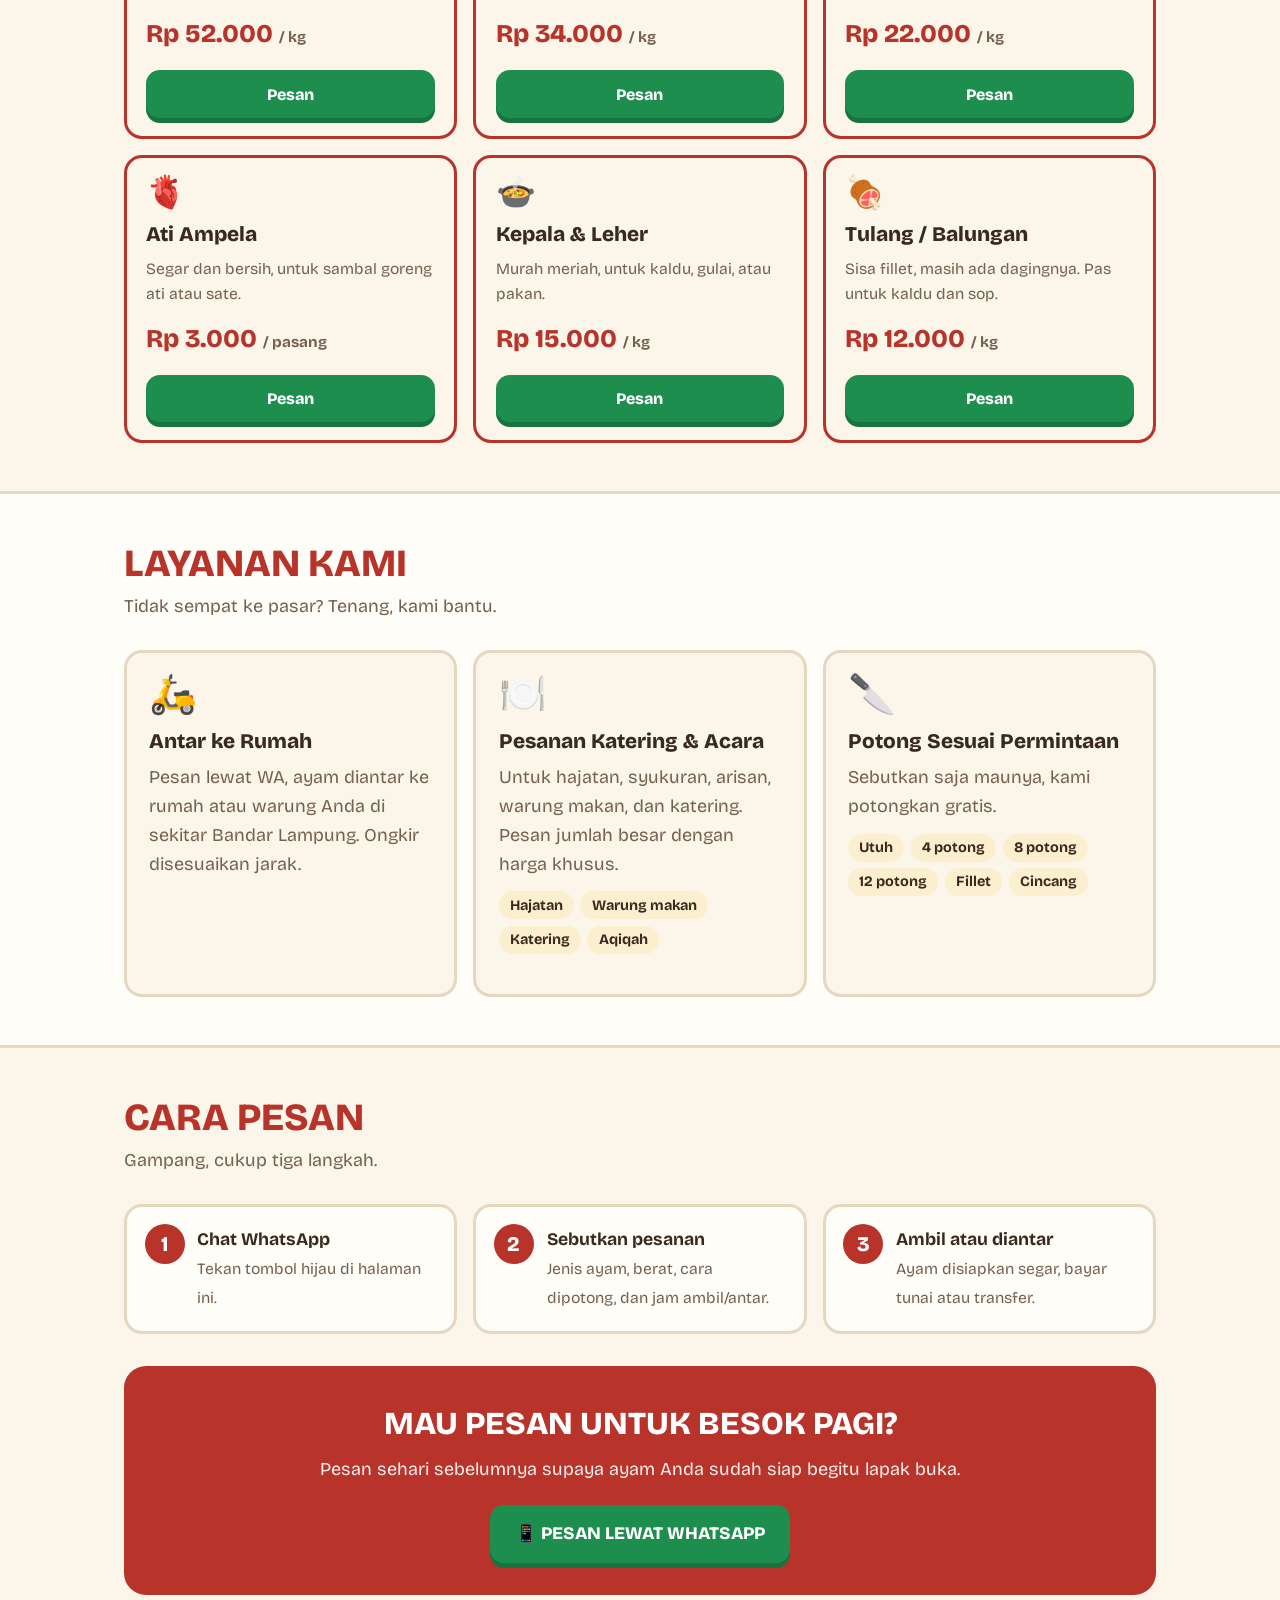
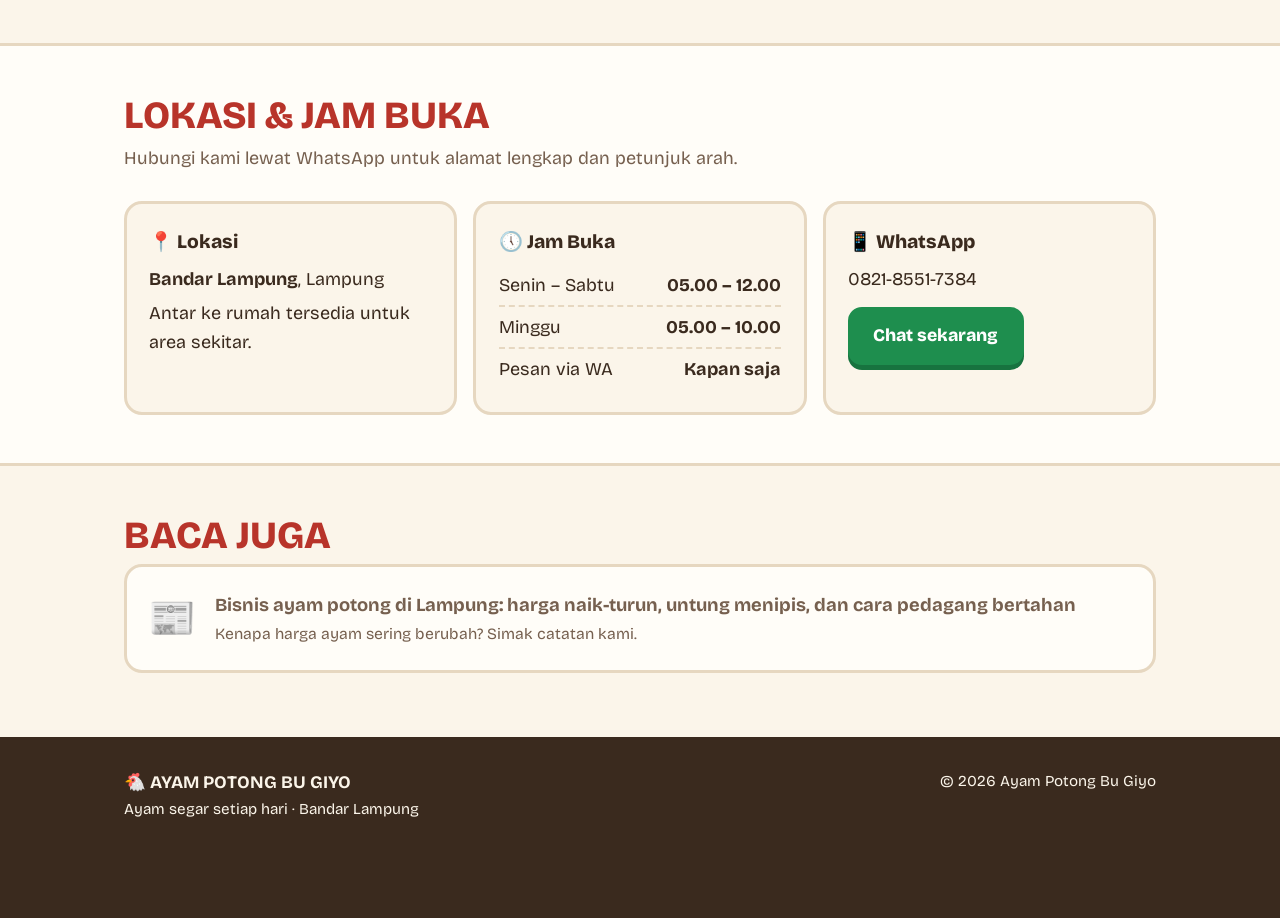
==== commit 6e6e144b: "Pakai nomor WhatsApp asli untuk pemesanan Co-Authored-By: Claude Opus 5.5 <noreply@anthropic.com> Cl" ====
--- a/index.html
+++ b/index.html
@@ -372,7 +372,7 @@
       </div>
       <div class="info-box">
         <h3>📱 WhatsApp</h3>
-        <p data-wa-number>0812-3456-7890</p>
+        <p data-wa-number>0821-8551-7384</p>
         <p style="margin-top:.8rem"><a class="btn btn-wa" data-wa="Halo Bu Giyo, saya mau tanya-tanya soal ayam potong." href="#">Chat sekarang</a></p>
       </div>
     </div>
@@ -406,7 +406,7 @@
 <script>
   // ===== GANTI NOMOR WHATSAPP DI SINI =====
   // Format internasional tanpa "+" dan tanpa "0" di depan. Contoh: 0812-3456-7890 -> 6281234567890
-  var WA = "6281234567890";
+  var WA = "6282185517384";
 
   document.querySelectorAll("[data-wa]").forEach(function (a) {
     a.href = "https://wa.me/" + WA + "?text=" + encodeURIComponent(a.getAttribute("data-wa"));
